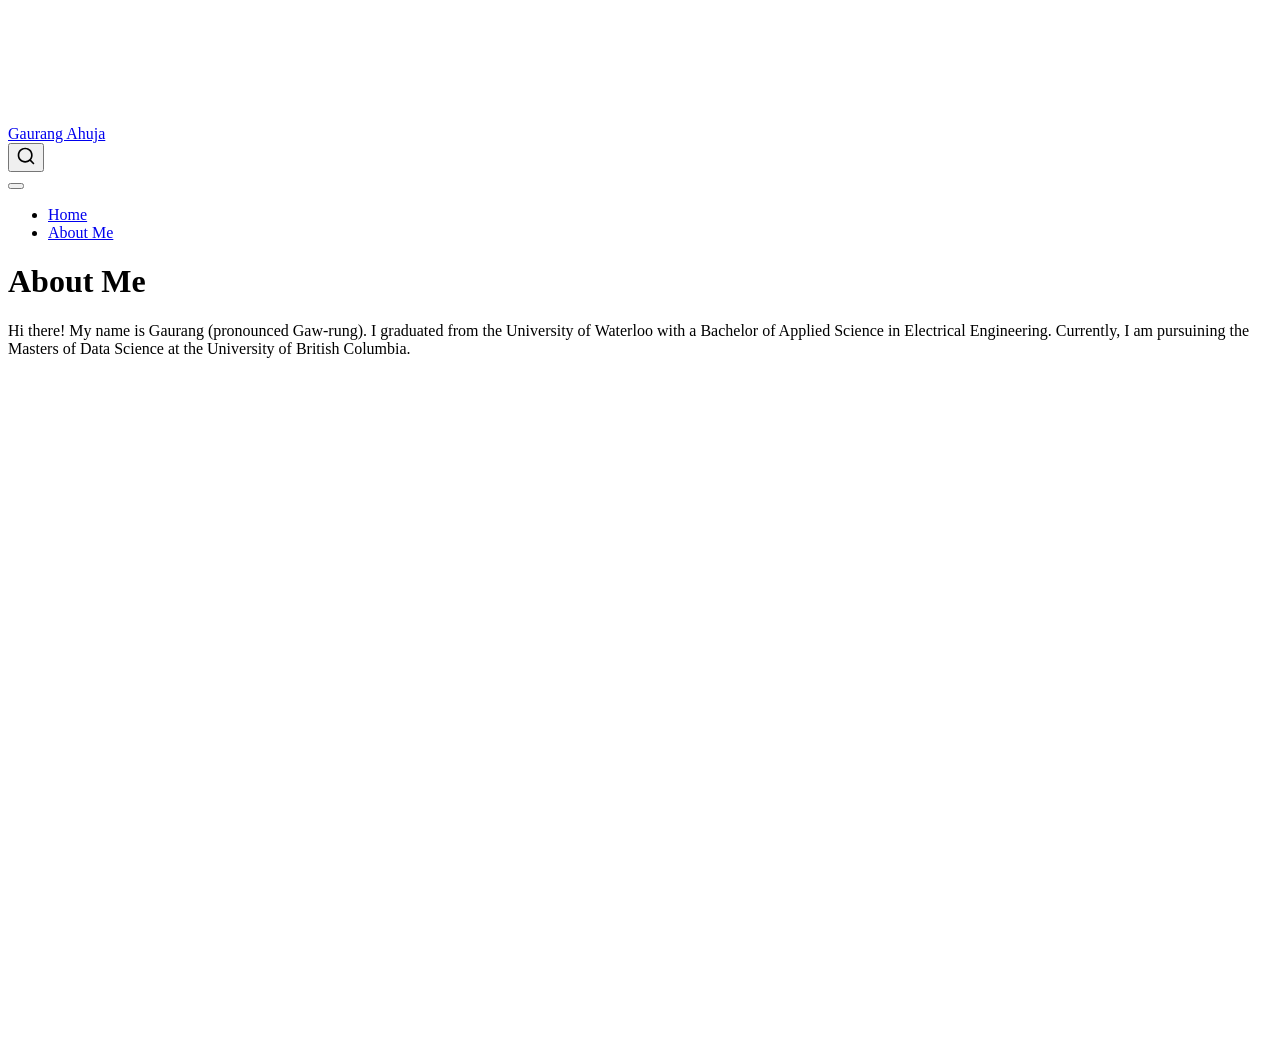
==== docs/about.html @ c4bd757b "quarto preview update" ====
<!DOCTYPE html>
<html xmlns="http://www.w3.org/1999/xhtml" lang="en" xml:lang="en"><head>

<meta charset="utf-8">
<meta name="generator" content="quarto-1.7.33">

<meta name="viewport" content="width=device-width, initial-scale=1.0, user-scalable=yes">


<title>About Me – Gaurang Ahuja</title>
<style>
code{white-space: pre-wrap;}
span.smallcaps{font-variant: small-caps;}
div.columns{display: flex; gap: min(4vw, 1.5em);}
div.column{flex: auto; overflow-x: auto;}
div.hanging-indent{margin-left: 1.5em; text-indent: -1.5em;}
ul.task-list{list-style: none;}
ul.task-list li input[type="checkbox"] {
  width: 0.8em;
  margin: 0 0.8em 0.2em -1em; /* quarto-specific, see https://github.com/quarto-dev/quarto-cli/issues/4556 */ 
  vertical-align: middle;
}
</style>


<script src="site_libs/quarto-nav/quarto-nav.js"></script>
<script src="site_libs/quarto-nav/headroom.min.js"></script>
<script src="site_libs/clipboard/clipboard.min.js"></script>
<script src="site_libs/quarto-search/autocomplete.umd.js"></script>
<script src="site_libs/quarto-search/fuse.min.js"></script>
<script src="site_libs/quarto-search/quarto-search.js"></script>
<meta name="quarto:offset" content="./">
<script src="site_libs/quarto-html/quarto.js" type="module"></script>
<script src="site_libs/quarto-html/tabsets/tabsets.js" type="module"></script>
<script src="site_libs/quarto-html/popper.min.js"></script>
<script src="site_libs/quarto-html/tippy.umd.min.js"></script>
<script src="site_libs/quarto-html/anchor.min.js"></script>
<link href="site_libs/quarto-html/tippy.css" rel="stylesheet">
<link href="site_libs/quarto-html/quarto-syntax-highlighting-ea385d0e468b0dd5ea5bf0780b1290d9.css" rel="stylesheet" id="quarto-text-highlighting-styles">
<script src="site_libs/bootstrap/bootstrap.min.js"></script>
<link href="site_libs/bootstrap/bootstrap-icons.css" rel="stylesheet">
<link href="site_libs/bootstrap/bootstrap-c1fac2584b48ed01fb6e278e36375074.min.css" rel="stylesheet" append-hash="true" id="quarto-bootstrap" data-mode="light">
<script id="quarto-search-options" type="application/json">{
  "location": "navbar",
  "copy-button": false,
  "collapse-after": 3,
  "panel-placement": "end",
  "type": "overlay",
  "limit": 50,
  "keyboard-shortcut": [
    "f",
    "/",
    "s"
  ],
  "show-item-context": false,
  "language": {
    "search-no-results-text": "No results",
    "search-matching-documents-text": "matching documents",
    "search-copy-link-title": "Copy link to search",
    "search-hide-matches-text": "Hide additional matches",
    "search-more-match-text": "more match in this document",
    "search-more-matches-text": "more matches in this document",
    "search-clear-button-title": "Clear",
    "search-text-placeholder": "",
    "search-detached-cancel-button-title": "Cancel",
    "search-submit-button-title": "Submit",
    "search-label": "Search"
  }
}</script>


<link rel="stylesheet" href="styles.css">
</head>

<body class="nav-fixed quarto-light">

<div id="quarto-search-results"></div>
  <header id="quarto-header" class="headroom fixed-top">
    <nav class="navbar navbar-expand-lg " data-bs-theme="dark">
      <div class="navbar-container container-fluid">
      <div class="navbar-brand-container mx-auto">
    <a class="navbar-brand" href="./index.html">
    <span class="navbar-title">Gaurang Ahuja</span>
    </a>
  </div>
            <div id="quarto-search" class="" title="Search"></div>
          <button class="navbar-toggler" type="button" data-bs-toggle="collapse" data-bs-target="#navbarCollapse" aria-controls="navbarCollapse" role="menu" aria-expanded="false" aria-label="Toggle navigation" onclick="if (window.quartoToggleHeadroom) { window.quartoToggleHeadroom(); }">
  <span class="navbar-toggler-icon"></span>
</button>
          <div class="collapse navbar-collapse" id="navbarCollapse">
            <ul class="navbar-nav navbar-nav-scroll me-auto">
  <li class="nav-item">
    <a class="nav-link" href="./index.html"> 
<span class="menu-text">Home</span></a>
  </li>  
  <li class="nav-item">
    <a class="nav-link active" href="./about.html" aria-current="page"> 
<span class="menu-text">About Me</span></a>
  </li>  
</ul>
          </div> <!-- /navcollapse -->
            <div class="quarto-navbar-tools">
</div>
      </div> <!-- /container-fluid -->
    </nav>
</header>
<!-- content -->
<div id="quarto-content" class="quarto-container page-columns page-rows-contents page-layout-article page-navbar">
<!-- sidebar -->
<!-- margin-sidebar -->
    <div id="quarto-margin-sidebar" class="sidebar margin-sidebar zindex-bottom">
        
    </div>
<!-- main -->
<main class="content" id="quarto-document-content">

<header id="title-block-header" class="quarto-title-block default">
<div class="quarto-title">
<h1 class="title">About Me</h1>
</div>



<div class="quarto-title-meta">

    
  
    
  </div>
  


</header>


<p>Hi there! My name is Gaurang (pronounced Gaw-rung). I graduated from the University of Waterloo with a Bachelor of Applied Science in Electrical Engineering. Currently, I am pursuining the Masters of Data Science at the University of British Columbia.</p>



</main> <!-- /main -->
<script id="quarto-html-after-body" type="application/javascript">
  window.document.addEventListener("DOMContentLoaded", function (event) {
    const icon = "";
    const anchorJS = new window.AnchorJS();
    anchorJS.options = {
      placement: 'right',
      icon: icon
    };
    anchorJS.add('.anchored');
    const isCodeAnnotation = (el) => {
      for (const clz of el.classList) {
        if (clz.startsWith('code-annotation-')) {                     
          return true;
        }
      }
      return false;
    }
    const onCopySuccess = function(e) {
      // button target
      const button = e.trigger;
      // don't keep focus
      button.blur();
      // flash "checked"
      button.classList.add('code-copy-button-checked');
      var currentTitle = button.getAttribute("title");
      button.setAttribute("title", "Copied!");
      let tooltip;
      if (window.bootstrap) {
        button.setAttribute("data-bs-toggle", "tooltip");
        button.setAttribute("data-bs-placement", "left");
        button.setAttribute("data-bs-title", "Copied!");
        tooltip = new bootstrap.Tooltip(button, 
          { trigger: "manual", 
            customClass: "code-copy-button-tooltip",
            offset: [0, -8]});
        tooltip.show();    
      }
      setTimeout(function() {
        if (tooltip) {
          tooltip.hide();
          button.removeAttribute("data-bs-title");
          button.removeAttribute("data-bs-toggle");
          button.removeAttribute("data-bs-placement");
        }
        button.setAttribute("title", currentTitle);
        button.classList.remove('code-copy-button-checked');
      }, 1000);
      // clear code selection
      e.clearSelection();
    }
    const getTextToCopy = function(trigger) {
        const codeEl = trigger.previousElementSibling.cloneNode(true);
        for (const childEl of codeEl.children) {
          if (isCodeAnnotation(childEl)) {
            childEl.remove();
          }
        }
        return codeEl.innerText;
    }
    const clipboard = new window.ClipboardJS('.code-copy-button:not([data-in-quarto-modal])', {
      text: getTextToCopy
    });
    clipboard.on('success', onCopySuccess);
    if (window.document.getElementById('quarto-embedded-source-code-modal')) {
      const clipboardModal = new window.ClipboardJS('.code-copy-button[data-in-quarto-modal]', {
        text: getTextToCopy,
        container: window.document.getElementById('quarto-embedded-source-code-modal')
      });
      clipboardModal.on('success', onCopySuccess);
    }
      var localhostRegex = new RegExp(/^(?:http|https):\/\/localhost\:?[0-9]*\//);
      var mailtoRegex = new RegExp(/^mailto:/);
        var filterRegex = new RegExp('/' + window.location.host + '/');
      var isInternal = (href) => {
          return filterRegex.test(href) || localhostRegex.test(href) || mailtoRegex.test(href);
      }
      // Inspect non-navigation links and adorn them if external
     var links = window.document.querySelectorAll('a[href]:not(.nav-link):not(.navbar-brand):not(.toc-action):not(.sidebar-link):not(.sidebar-item-toggle):not(.pagination-link):not(.no-external):not([aria-hidden]):not(.dropdown-item):not(.quarto-navigation-tool):not(.about-link)');
      for (var i=0; i<links.length; i++) {
        const link = links[i];
        if (!isInternal(link.href)) {
          // undo the damage that might have been done by quarto-nav.js in the case of
          // links that we want to consider external
          if (link.dataset.originalHref !== undefined) {
            link.href = link.dataset.originalHref;
          }
        }
      }
    function tippyHover(el, contentFn, onTriggerFn, onUntriggerFn) {
      const config = {
        allowHTML: true,
        maxWidth: 500,
        delay: 100,
        arrow: false,
        appendTo: function(el) {
            return el.parentElement;
        },
        interactive: true,
        interactiveBorder: 10,
        theme: 'quarto',
        placement: 'bottom-start',
      };
      if (contentFn) {
        config.content = contentFn;
      }
      if (onTriggerFn) {
        config.onTrigger = onTriggerFn;
      }
      if (onUntriggerFn) {
        config.onUntrigger = onUntriggerFn;
      }
      window.tippy(el, config); 
    }
    const noterefs = window.document.querySelectorAll('a[role="doc-noteref"]');
    for (var i=0; i<noterefs.length; i++) {
      const ref = noterefs[i];
      tippyHover(ref, function() {
        // use id or data attribute instead here
        let href = ref.getAttribute('data-footnote-href') || ref.getAttribute('href');
        try { href = new URL(href).hash; } catch {}
        const id = href.replace(/^#\/?/, "");
        const note = window.document.getElementById(id);
        if (note) {
          return note.innerHTML;
        } else {
          return "";
        }
      });
    }
    const xrefs = window.document.querySelectorAll('a.quarto-xref');
    const processXRef = (id, note) => {
      // Strip column container classes
      const stripColumnClz = (el) => {
        el.classList.remove("page-full", "page-columns");
        if (el.children) {
          for (const child of el.children) {
            stripColumnClz(child);
          }
        }
      }
      stripColumnClz(note)
      if (id === null || id.startsWith('sec-')) {
        // Special case sections, only their first couple elements
        const container = document.createElement("div");
        if (note.children && note.children.length > 2) {
          container.appendChild(note.children[0].cloneNode(true));
          for (let i = 1; i < note.children.length; i++) {
            const child = note.children[i];
            if (child.tagName === "P" && child.innerText === "") {
              continue;
            } else {
              container.appendChild(child.cloneNode(true));
              break;
            }
          }
          if (window.Quarto?.typesetMath) {
            window.Quarto.typesetMath(container);
          }
          return container.innerHTML
        } else {
          if (window.Quarto?.typesetMath) {
            window.Quarto.typesetMath(note);
          }
          return note.innerHTML;
        }
      } else {
        // Remove any anchor links if they are present
        const anchorLink = note.querySelector('a.anchorjs-link');
        if (anchorLink) {
          anchorLink.remove();
        }
        if (window.Quarto?.typesetMath) {
          window.Quarto.typesetMath(note);
        }
        if (note.classList.contains("callout")) {
          return note.outerHTML;
        } else {
          return note.innerHTML;
        }
      }
    }
    for (var i=0; i<xrefs.length; i++) {
      const xref = xrefs[i];
      tippyHover(xref, undefined, function(instance) {
        instance.disable();
        let url = xref.getAttribute('href');
        let hash = undefined; 
        if (url.startsWith('#')) {
          hash = url;
        } else {
          try { hash = new URL(url).hash; } catch {}
        }
        if (hash) {
          const id = hash.replace(/^#\/?/, "");
          const note = window.document.getElementById(id);
          if (note !== null) {
            try {
              const html = processXRef(id, note.cloneNode(true));
              instance.setContent(html);
            } finally {
              instance.enable();
              instance.show();
            }
          } else {
            // See if we can fetch this
            fetch(url.split('#')[0])
            .then(res => res.text())
            .then(html => {
              const parser = new DOMParser();
              const htmlDoc = parser.parseFromString(html, "text/html");
              const note = htmlDoc.getElementById(id);
              if (note !== null) {
                const html = processXRef(id, note);
                instance.setContent(html);
              } 
            }).finally(() => {
              instance.enable();
              instance.show();
            });
          }
        } else {
          // See if we can fetch a full url (with no hash to target)
          // This is a special case and we should probably do some content thinning / targeting
          fetch(url)
          .then(res => res.text())
          .then(html => {
            const parser = new DOMParser();
            const htmlDoc = parser.parseFromString(html, "text/html");
            const note = htmlDoc.querySelector('main.content');
            if (note !== null) {
              // This should only happen for chapter cross references
              // (since there is no id in the URL)
              // remove the first header
              if (note.children.length > 0 && note.children[0].tagName === "HEADER") {
                note.children[0].remove();
              }
              const html = processXRef(null, note);
              instance.setContent(html);
            } 
          }).finally(() => {
            instance.enable();
            instance.show();
          });
        }
      }, function(instance) {
      });
    }
        let selectedAnnoteEl;
        const selectorForAnnotation = ( cell, annotation) => {
          let cellAttr = 'data-code-cell="' + cell + '"';
          let lineAttr = 'data-code-annotation="' +  annotation + '"';
          const selector = 'span[' + cellAttr + '][' + lineAttr + ']';
          return selector;
        }
        const selectCodeLines = (annoteEl) => {
          const doc = window.document;
          const targetCell = annoteEl.getAttribute("data-target-cell");
          const targetAnnotation = annoteEl.getAttribute("data-target-annotation");
          const annoteSpan = window.document.querySelector(selectorForAnnotation(targetCell, targetAnnotation));
          const lines = annoteSpan.getAttribute("data-code-lines").split(",");
          const lineIds = lines.map((line) => {
            return targetCell + "-" + line;
          })
          let top = null;
          let height = null;
          let parent = null;
          if (lineIds.length > 0) {
              //compute the position of the single el (top and bottom and make a div)
              const el = window.document.getElementById(lineIds[0]);
              top = el.offsetTop;
              height = el.offsetHeight;
              parent = el.parentElement.parentElement;
            if (lineIds.length > 1) {
              const lastEl = window.document.getElementById(lineIds[lineIds.length - 1]);
              const bottom = lastEl.offsetTop + lastEl.offsetHeight;
              height = bottom - top;
            }
            if (top !== null && height !== null && parent !== null) {
              // cook up a div (if necessary) and position it 
              let div = window.document.getElementById("code-annotation-line-highlight");
              if (div === null) {
                div = window.document.createElement("div");
                div.setAttribute("id", "code-annotation-line-highlight");
                div.style.position = 'absolute';
                parent.appendChild(div);
              }
              div.style.top = top - 2 + "px";
              div.style.height = height + 4 + "px";
              div.style.left = 0;
              let gutterDiv = window.document.getElementById("code-annotation-line-highlight-gutter");
              if (gutterDiv === null) {
                gutterDiv = window.document.createElement("div");
                gutterDiv.setAttribute("id", "code-annotation-line-highlight-gutter");
                gutterDiv.style.position = 'absolute';
                const codeCell = window.document.getElementById(targetCell);
                const gutter = codeCell.querySelector('.code-annotation-gutter');
                gutter.appendChild(gutterDiv);
              }
              gutterDiv.style.top = top - 2 + "px";
              gutterDiv.style.height = height + 4 + "px";
            }
            selectedAnnoteEl = annoteEl;
          }
        };
        const unselectCodeLines = () => {
          const elementsIds = ["code-annotation-line-highlight", "code-annotation-line-highlight-gutter"];
          elementsIds.forEach((elId) => {
            const div = window.document.getElementById(elId);
            if (div) {
              div.remove();
            }
          });
          selectedAnnoteEl = undefined;
        };
          // Handle positioning of the toggle
      window.addEventListener(
        "resize",
        throttle(() => {
          elRect = undefined;
          if (selectedAnnoteEl) {
            selectCodeLines(selectedAnnoteEl);
          }
        }, 10)
      );
      function throttle(fn, ms) {
      let throttle = false;
      let timer;
        return (...args) => {
          if(!throttle) { // first call gets through
              fn.apply(this, args);
              throttle = true;
          } else { // all the others get throttled
              if(timer) clearTimeout(timer); // cancel #2
              timer = setTimeout(() => {
                fn.apply(this, args);
                timer = throttle = false;
              }, ms);
          }
        };
      }
        // Attach click handler to the DT
        const annoteDls = window.document.querySelectorAll('dt[data-target-cell]');
        for (const annoteDlNode of annoteDls) {
          annoteDlNode.addEventListener('click', (event) => {
            const clickedEl = event.target;
            if (clickedEl !== selectedAnnoteEl) {
              unselectCodeLines();
              const activeEl = window.document.querySelector('dt[data-target-cell].code-annotation-active');
              if (activeEl) {
                activeEl.classList.remove('code-annotation-active');
              }
              selectCodeLines(clickedEl);
              clickedEl.classList.add('code-annotation-active');
            } else {
              // Unselect the line
              unselectCodeLines();
              clickedEl.classList.remove('code-annotation-active');
            }
          });
        }
    const findCites = (el) => {
      const parentEl = el.parentElement;
      if (parentEl) {
        const cites = parentEl.dataset.cites;
        if (cites) {
          return {
            el,
            cites: cites.split(' ')
          };
        } else {
          return findCites(el.parentElement)
        }
      } else {
        return undefined;
      }
    };
    var bibliorefs = window.document.querySelectorAll('a[role="doc-biblioref"]');
    for (var i=0; i<bibliorefs.length; i++) {
      const ref = bibliorefs[i];
      const citeInfo = findCites(ref);
      if (citeInfo) {
        tippyHover(citeInfo.el, function() {
          var popup = window.document.createElement('div');
          citeInfo.cites.forEach(function(cite) {
            var citeDiv = window.document.createElement('div');
            citeDiv.classList.add('hanging-indent');
            citeDiv.classList.add('csl-entry');
            var biblioDiv = window.document.getElementById('ref-' + cite);
            if (biblioDiv) {
              citeDiv.innerHTML = biblioDiv.innerHTML;
            }
            popup.appendChild(citeDiv);
          });
          return popup.innerHTML;
        });
      }
    }
  });
  </script>
</div> <!-- /content -->




</body></html>
---- docs/site_libs/quarto-html/tippy.css ----
.tippy-box[data-animation=fade][data-state=hidden]{opacity:0}[data-tippy-root]{max-width:calc(100vw - 10px)}.tippy-box{position:relative;background-color:#333;color:#fff;border-radius:4px;font-size:14px;line-height:1.4;white-space:normal;outline:0;transition-property:transform,visibility,opacity}.tippy-box[data-placement^=top]>.tippy-arrow{bottom:0}.tippy-box[data-placement^=top]>.tippy-arrow:before{bottom:-7px;left:0;border-width:8px 8px 0;border-top-color:initial;transform-origin:center top}.tippy-box[data-placement^=bottom]>.tippy-arrow{top:0}.tippy-box[data-placement^=bottom]>.tippy-arrow:before{top:-7px;left:0;border-width:0 8px 8px;border-bottom-color:initial;transform-origin:center bottom}.tippy-box[data-placement^=left]>.tippy-arrow{right:0}.tippy-box[data-placement^=left]>.tippy-arrow:before{border-width:8px 0 8px 8px;border-left-color:initial;right:-7px;transform-origin:center left}.tippy-box[data-placement^=right]>.tippy-arrow{left:0}.tippy-box[data-placement^=right]>.tippy-arrow:before{left:-7px;border-width:8px 8px 8px 0;border-right-color:initial;transform-origin:center right}.tippy-box[data-inertia][data-state=visible]{transition-timing-function:cubic-bezier(.54,1.5,.38,1.11)}.tippy-arrow{width:16px;height:16px;color:#333}.tippy-arrow:before{content:"";position:absolute;border-color:transparent;border-style:solid}.tippy-content{position:relative;padding:5px 9px;z-index:1}
---- docs/site_libs/quarto-html/quarto-syntax-highlighting-ea385d0e468b0dd5ea5bf0780b1290d9.css ----
/* quarto syntax highlight colors */
:root {
  --quarto-hl-ot-color: #003B4F;
  --quarto-hl-at-color: #657422;
  --quarto-hl-ss-color: #20794D;
  --quarto-hl-an-color: #5E5E5E;
  --quarto-hl-fu-color: #4758AB;
  --quarto-hl-st-color: #20794D;
  --quarto-hl-cf-color: #003B4F;
  --quarto-hl-op-color: #5E5E5E;
  --quarto-hl-er-color: #AD0000;
  --quarto-hl-bn-color: #AD0000;
  --quarto-hl-al-color: #AD0000;
  --quarto-hl-va-color: #111111;
  --quarto-hl-bu-color: inherit;
  --quarto-hl-ex-color: inherit;
  --quarto-hl-pp-color: #AD0000;
  --quarto-hl-in-color: #5E5E5E;
  --quarto-hl-vs-color: #20794D;
  --quarto-hl-wa-color: #5E5E5E;
  --quarto-hl-do-color: #5E5E5E;
  --quarto-hl-im-color: #00769E;
  --quarto-hl-ch-color: #20794D;
  --quarto-hl-dt-color: #AD0000;
  --quarto-hl-fl-color: #AD0000;
  --quarto-hl-co-color: #5E5E5E;
  --quarto-hl-cv-color: #5E5E5E;
  --quarto-hl-cn-color: #8f5902;
  --quarto-hl-sc-color: #5E5E5E;
  --quarto-hl-dv-color: #AD0000;
  --quarto-hl-kw-color: #003B4F;
}

/* other quarto variables */
:root {
  --quarto-font-monospace: SFMono-Regular, Menlo, Monaco, Consolas, "Liberation Mono", "Courier New", monospace;
}

/* syntax highlight based on Pandoc's rules */
pre > code.sourceCode > span {
  color: #003B4F;
}

code.sourceCode > span {
  color: #003B4F;
}

div.sourceCode,
div.sourceCode pre.sourceCode {
  color: #003B4F;
}

/* Normal */
code span {
  color: #003B4F;
}

/* Alert */
code span.al {
  color: #AD0000;
  font-style: inherit;
}

/* Annotation */
code span.an {
  color: #5E5E5E;
  font-style: inherit;
}

/* Attribute */
code span.at {
  color: #657422;
  font-style: inherit;
}

/* BaseN */
code span.bn {
  color: #AD0000;
  font-style: inherit;
}

/* BuiltIn */
code span.bu {
  font-style: inherit;
}

/* ControlFlow */
code span.cf {
  color: #003B4F;
  font-weight: bold;
  font-style: inherit;
}

/* Char */
code span.ch {
  color: #20794D;
  font-style: inherit;
}

/* Constant */
code span.cn {
  color: #8f5902;
  font-style: inherit;
}

/* Comment */
code span.co {
  color: #5E5E5E;
  font-style: inherit;
}

/* CommentVar */
code span.cv {
  color: #5E5E5E;
  font-style: italic;
}

/* Documentation */
code span.do {
  color: #5E5E5E;
  font-style: italic;
}

/* DataType */
code span.dt {
  color: #AD0000;
  font-style: inherit;
}

/* DecVal */
code span.dv {
  color: #AD0000;
  font-style: inherit;
}

/* Error */
code span.er {
  color: #AD0000;
  font-style: inherit;
}

/* Extension */
code span.ex {
  font-style: inherit;
}

/* Float */
code span.fl {
  color: #AD0000;
  font-style: inherit;
}

/* Function */
code span.fu {
  color: #4758AB;
  font-style: inherit;
}

/* Import */
code span.im {
  color: #00769E;
  font-style: inherit;
}

/* Information */
code span.in {
  color: #5E5E5E;
  font-style: inherit;
}

/* Keyword */
code span.kw {
  color: #003B4F;
  font-weight: bold;
  font-style: inherit;
}

/* Operator */
code span.op {
  color: #5E5E5E;
  font-style: inherit;
}

/* Other */
code span.ot {
  color: #003B4F;
  font-style: inherit;
}

/* Preprocessor */
code span.pp {
  color: #AD0000;
  font-style: inherit;
}

/* SpecialChar */
code span.sc {
  color: #5E5E5E;
  font-style: inherit;
}

/* SpecialString */
code span.ss {
  color: #20794D;
  font-style: inherit;
}

/* String */
code span.st {
  color: #20794D;
  font-style: inherit;
}

/* Variable */
code span.va {
  color: #111111;
  font-style: inherit;
}

/* VerbatimString */
code span.vs {
  color: #20794D;
  font-style: inherit;
}

/* Warning */
code span.wa {
  color: #5E5E5E;
  font-style: italic;
}

.prevent-inlining {
  content: "</";
}

/*# sourceMappingURL=538754cbb4183396a2435bcb80637e05.css.map */
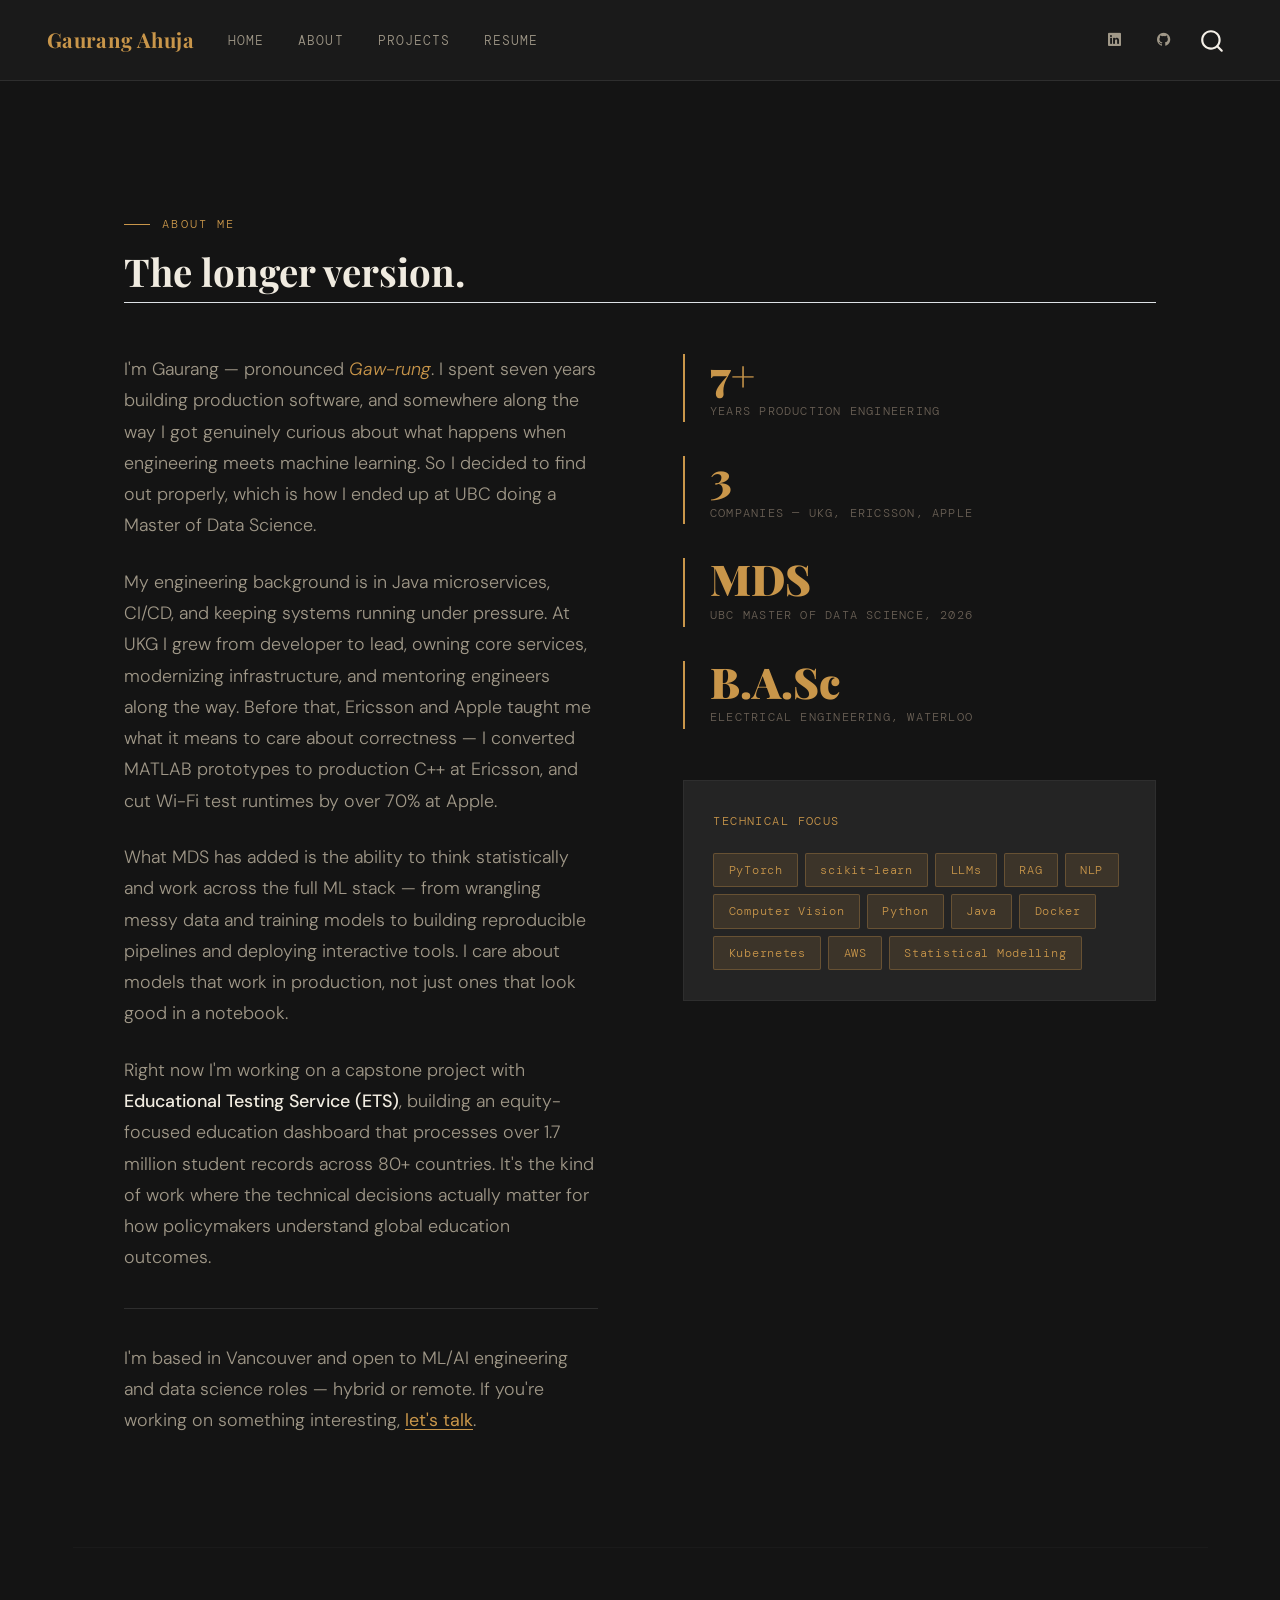
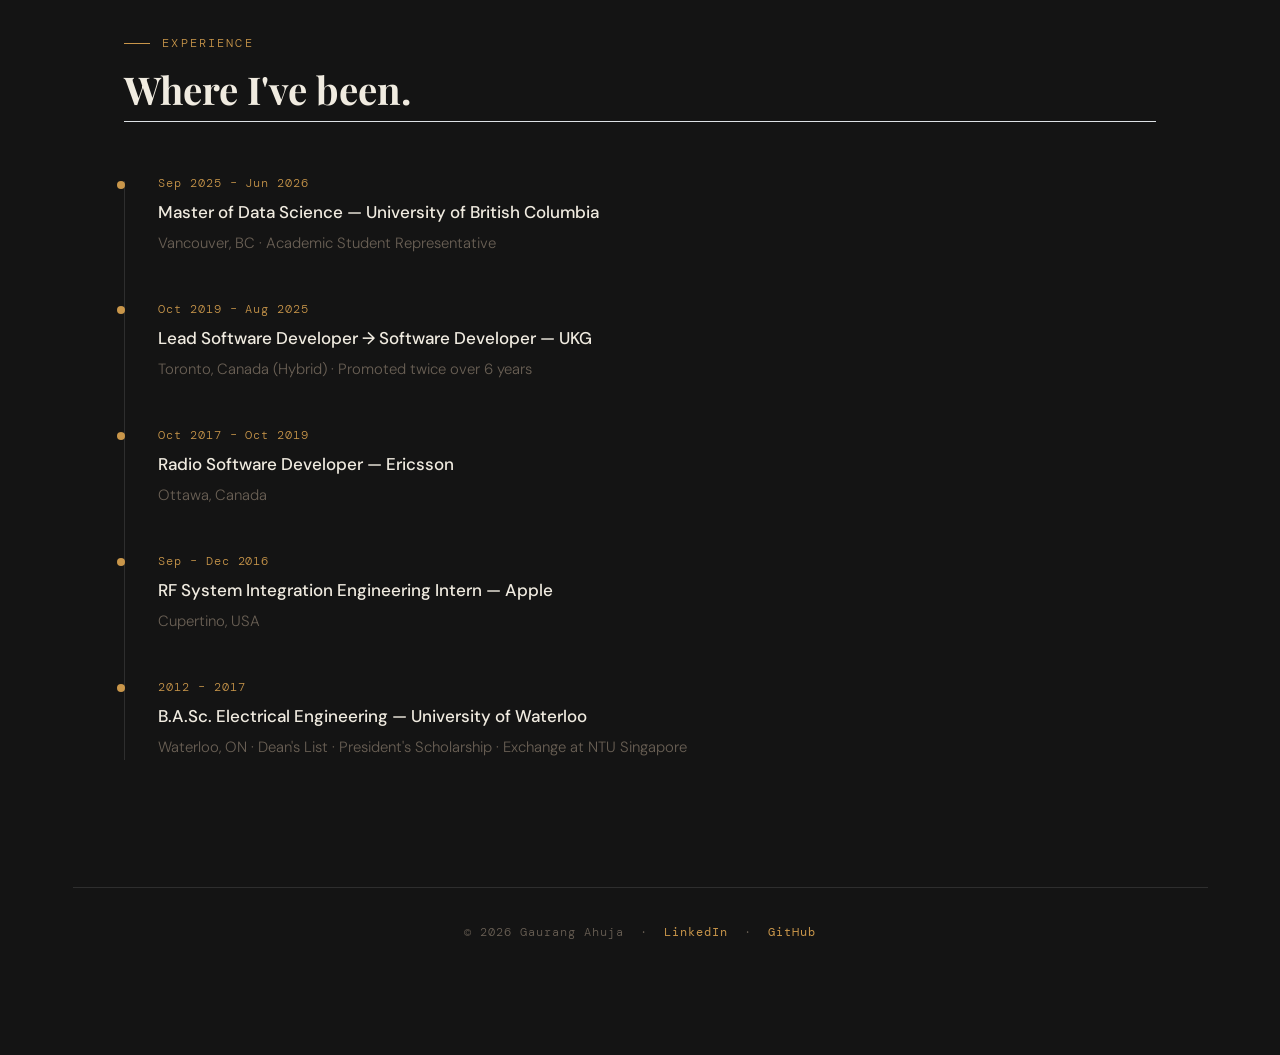
==== commit e086668b: "add new pages" ====
--- a/docs/about.html
+++ b/docs/about.html
@@ -7,7 +7,7 @@
 <meta name="viewport" content="width=device-width, initial-scale=1.0, user-scalable=yes">
 
 
-<title>About Me – Gaurang Ahuja</title>
+<title>About – Gaurang Ahuja</title>
 <style>
 code{white-space: pre-wrap;}
 span.smallcaps{font-variant: small-caps;}
@@ -30,6 +30,7 @@
 <script src="site_libs/quarto-search/fuse.min.js"></script>
 <script src="site_libs/quarto-search/quarto-search.js"></script>
 <meta name="quarto:offset" content="./">
+<link href="./favicon.ico" rel="icon">
 <script src="site_libs/quarto-html/quarto.js" type="module"></script>
 <script src="site_libs/quarto-html/tabsets/tabsets.js" type="module"></script>
 <script src="site_libs/quarto-html/popper.min.js"></script>
@@ -39,7 +40,7 @@
 <link href="site_libs/quarto-html/quarto-syntax-highlighting-ea385d0e468b0dd5ea5bf0780b1290d9.css" rel="stylesheet" id="quarto-text-highlighting-styles">
 <script src="site_libs/bootstrap/bootstrap.min.js"></script>
 <link href="site_libs/bootstrap/bootstrap-icons.css" rel="stylesheet">
-<link href="site_libs/bootstrap/bootstrap-c1fac2584b48ed01fb6e278e36375074.min.css" rel="stylesheet" append-hash="true" id="quarto-bootstrap" data-mode="light">
+<link href="site_libs/bootstrap/bootstrap-eea9c0ecd2c1f2538b0f4be70d340a17.min.css" rel="stylesheet" append-hash="true" id="quarto-bootstrap" data-mode="light">
 <script id="quarto-search-options" type="application/json">{
   "location": "navbar",
   "copy-button": false,
@@ -95,7 +96,27 @@
   </li>  
   <li class="nav-item">
     <a class="nav-link active" href="./about.html" aria-current="page"> 
-<span class="menu-text">About Me</span></a>
+<span class="menu-text">About</span></a>
+  </li>  
+  <li class="nav-item">
+    <a class="nav-link" href="./projects.html"> 
+<span class="menu-text">Projects</span></a>
+  </li>  
+  <li class="nav-item">
+    <a class="nav-link" href="./resume.html"> 
+<span class="menu-text">Resume</span></a>
+  </li>  
+</ul>
+            <ul class="navbar-nav navbar-nav-scroll ms-auto">
+  <li class="nav-item compact">
+    <a class="nav-link" href="https://www.linkedin.com/in/gaurang-ahuja/"> <i class="bi bi-linkedin" role="img" aria-label="LinkedIn">
+</i> 
+<span class="menu-text"></span></a>
+  </li>  
+  <li class="nav-item compact">
+    <a class="nav-link" href="https://github.com/gaurang23"> <i class="bi bi-github" role="img" aria-label="GitHub">
+</i> 
+<span class="menu-text"></span></a>
   </li>  
 </ul>
           </div> <!-- /navcollapse -->
@@ -105,23 +126,21 @@
     </nav>
 </header>
 <!-- content -->
-<div id="quarto-content" class="quarto-container page-columns page-rows-contents page-layout-article page-navbar">
+<div id="quarto-content" class="quarto-container page-columns page-rows-contents page-layout-full page-navbar">
 <!-- sidebar -->
 <!-- margin-sidebar -->
-    <div id="quarto-margin-sidebar" class="sidebar margin-sidebar zindex-bottom">
-        
-    </div>
+    
 <!-- main -->
-<main class="content" id="quarto-document-content">
+<main class="content column-page" id="quarto-document-content">
 
 <header id="title-block-header" class="quarto-title-block default">
 <div class="quarto-title">
-<h1 class="title">About Me</h1>
+<h1 class="title">About</h1>
 </div>
 
 
 
-<div class="quarto-title-meta">
+<div class="quarto-title-meta column-page">
 
     
   
@@ -133,7 +152,135 @@
 </header>
 
 
-<p>Hi there! My name is Gaurang (pronounced Gaw-rung). I graduated from the University of Waterloo with a Bachelor of Applied Science in Electrical Engineering. Currently, I am pursuining the Masters of Data Science at the University of British Columbia.</p>
+<section class="section" style="padding-top: 6rem;">
+  <div class="section-label">About Me</div>
+  <h2 class="anchored">The longer version.</h2>
+
+  <div class="about-grid">
+    <div class="about-text">
+      <p>
+        I'm Gaurang — pronounced <em style="color: var(--accent);">Gaw-rung</em>. 
+        I spent seven years building production software, and somewhere along the way 
+        I got genuinely curious about what happens when engineering meets machine learning. 
+        So I decided to find out properly, which is how I ended up at UBC doing a Master of Data Science.
+      </p>
+      <p>
+        My engineering background is in Java microservices, CI/CD, and keeping systems running 
+        under pressure. At UKG I grew from developer to lead, owning core services, 
+        modernizing infrastructure, and mentoring engineers along the way. 
+        Before that, Ericsson and Apple taught me what it means to care about 
+        correctness — I converted MATLAB prototypes to production C++ at Ericsson, 
+        and cut Wi-Fi test runtimes by over 70% at Apple.
+      </p>
+      <p>
+        What MDS has added is the ability to think statistically and work across the 
+        full ML stack — from wrangling messy data and training models to 
+        building reproducible pipelines and deploying interactive tools. 
+        I care about models that work in production, not just ones that 
+        look good in a notebook.
+      </p>
+      <p>
+        Right now I'm working on a capstone project with 
+        <strong>Educational Testing Service (ETS)</strong>, building an equity-focused 
+        education dashboard that processes over 1.7 million student records across 
+        80+ countries. It's the kind of work where the technical decisions 
+        actually matter for how policymakers understand global education outcomes.
+      </p>
+      <p style="color: var(--text-secondary); margin-top: 2rem; padding-top: 2rem; border-top: 1px solid var(--border);">
+        I'm based in Vancouver and open to ML/AI engineering and data science roles — 
+        hybrid or remote. If you're working on something interesting, 
+        <a href="https://www.linkedin.com/in/gaurang-ahuja/" style="color: var(--accent);">let's talk</a>.
+      </p>
+    </div>
+
+    <div>
+      <div class="about-stats" style="margin-bottom: 3rem;">
+        <div class="stat-item">
+          <div class="stat-number">7+</div>
+          <div class="stat-label">Years Production Engineering</div>
+        </div>
+        <div class="stat-item">
+          <div class="stat-number">3</div>
+          <div class="stat-label">Companies — UKG, Ericsson, Apple</div>
+        </div>
+        <div class="stat-item">
+          <div class="stat-number">MDS</div>
+          <div class="stat-label">UBC Master of Data Science, 2026</div>
+        </div>
+        <div class="stat-item">
+          <div class="stat-number">B.A.Sc</div>
+          <div class="stat-label">Electrical Engineering, Waterloo</div>
+        </div>
+      </div>
+
+      <div style="border: 1px solid var(--border); padding: 1.75rem; background: var(--bg-card);">
+        <div style="font-family: 'DM Mono', monospace; font-size: 0.7rem; letter-spacing: 0.12em; text-transform: uppercase; color: var(--accent); margin-bottom: 1.25rem;">Technical Focus</div>
+        <div style="display: flex; flex-wrap: wrap; gap: 0.4rem;">
+          <span class="tag">PyTorch</span>
+          <span class="tag">scikit-learn</span>
+          <span class="tag">LLMs</span>
+          <span class="tag">RAG</span>
+          <span class="tag">NLP</span>
+          <span class="tag">Computer Vision</span>
+          <span class="tag">Python</span>
+          <span class="tag">Java</span>
+          <span class="tag">Docker</span>
+          <span class="tag">Kubernetes</span>
+          <span class="tag">AWS</span>
+          <span class="tag">Statistical Modelling</span>
+        </div>
+      </div>
+    </div>
+  </div>
+</section>
+
+<hr class="section-divider">
+
+<section class="section">
+  <div class="section-label">Experience</div>
+  <h2 class="anchored">Where I've been.</h2>
+  <div class="timeline">
+
+    <div class="timeline-item">
+      <div class="timeline-date">Sep 2025 – Jun 2026</div>
+      <div class="timeline-title">Master of Data Science — University of British Columbia</div>
+      <div class="timeline-sub">Vancouver, BC · Academic Student Representative</div>
+    </div>
+
+    <div class="timeline-item">
+      <div class="timeline-date">Oct 2019 – Aug 2025</div>
+      <div class="timeline-title">Lead Software Developer → Software Developer — UKG</div>
+      <div class="timeline-sub">Toronto, Canada (Hybrid) · Promoted twice over 6 years</div>
+    </div>
+
+    <div class="timeline-item">
+      <div class="timeline-date">Oct 2017 – Oct 2019</div>
+      <div class="timeline-title">Radio Software Developer — Ericsson</div>
+      <div class="timeline-sub">Ottawa, Canada</div>
+    </div>
+
+    <div class="timeline-item">
+      <div class="timeline-date">Sep – Dec 2016</div>
+      <div class="timeline-title">RF System Integration Engineering Intern — Apple</div>
+      <div class="timeline-sub">Cupertino, USA</div>
+    </div>
+
+    <div class="timeline-item">
+      <div class="timeline-date">2012 – 2017</div>
+      <div class="timeline-title">B.A.Sc. Electrical Engineering — University of Waterloo</div>
+      <div class="timeline-sub">Waterloo, ON · Dean's List · President's Scholarship · Exchange at NTU Singapore</div>
+    </div>
+
+  </div>
+</section>
+
+<footer class="site-footer">
+  <span>© 2026 Gaurang Ahuja</span>
+  &nbsp;·&nbsp;
+  <a href="https://www.linkedin.com/in/gaurang-ahuja/" style="color: var(--accent); text-decoration: none;">LinkedIn</a>
+  &nbsp;·&nbsp;
+  <a href="https://github.com/gaurang23" style="color: var(--accent); text-decoration: none;">GitHub</a>
+</footer>
 
 
 
--- a/docs/styles.css
+++ b/docs/styles.css
@@ -0,0 +1,527 @@
+/* ============================================
+   GAURANG AHUJA — PORTFOLIO
+   Dark editorial aesthetic
+   Charcoal + Warm Amber accent
+   ============================================ */
+
+@import url('https://fonts.googleapis.com/css2?family=Playfair+Display:wght@400;700;900&family=DM+Mono:wght@300;400;500&family=DM+Sans:wght@300;400;500&display=swap');
+
+:root {
+  --bg-primary: #141414;
+  --bg-secondary: #1e1e1e;
+  --bg-card: #242424;
+  --accent: #c9964a;
+  --accent-light: #e8b96a;
+  --accent-dim: rgba(201, 150, 74, 0.15);
+  --text-primary: #f0ebe0;
+  --text-secondary: #a09888;
+  --text-muted: #6a6055;
+  --border: #2e2e2e;
+  --border-accent: rgba(201, 150, 74, 0.3);
+}
+
+/* ── Base ── */
+body {
+  background-color: var(--bg-primary) !important;
+  color: var(--text-primary) !important;
+  font-family: 'DM Sans', sans-serif !important;
+  font-weight: 300;
+  line-height: 1.75;
+}
+
+/* ── Navbar ── */
+.navbar {
+  background-color: #1a1a1a !important;
+  border-bottom: 1px solid var(--border) !important;
+  padding: 1rem 2rem !important;
+}
+
+.navbar-brand {
+  font-family: 'Playfair Display', serif !important;
+  font-weight: 700 !important;
+  font-size: 1.2rem !important;
+  color: var(--accent) !important;
+  letter-spacing: 0.02em;
+}
+
+.navbar-nav .nav-link {
+  color: var(--text-secondary) !important;
+  font-family: 'DM Mono', monospace !important;
+  font-size: 0.78rem !important;
+  letter-spacing: 0.08em !important;
+  text-transform: uppercase !important;
+  transition: color 0.2s ease !important;
+  padding: 0.5rem 1rem !important;
+}
+
+.navbar-nav .nav-link:hover {
+  color: var(--accent) !important;
+}
+
+/* ── Main content area ── */
+#quarto-content {
+  background-color: var(--bg-primary) !important;
+}
+
+main {
+  background-color: var(--bg-primary) !important;
+}
+
+.page-layout-full {
+  background-color: var(--bg-primary) !important;
+}
+
+/* ── Hero Section ── */
+.hero {
+  min-height: 92vh;
+  display: flex;
+  align-items: center;
+  padding: 6rem 2rem;
+  max-width: 1100px;
+  margin: 0 auto;
+  gap: 5rem;
+}
+
+.hero-text {
+  flex: 1;
+}
+
+.hero-eyebrow {
+  font-family: 'DM Mono', monospace;
+  font-size: 0.72rem;
+  letter-spacing: 0.18em;
+  text-transform: uppercase;
+  color: var(--accent);
+  margin-bottom: 1.5rem;
+  display: flex;
+  align-items: center;
+  gap: 0.75rem;
+}
+
+.hero-eyebrow::before {
+  content: '';
+  display: inline-block;
+  width: 2rem;
+  height: 1px;
+  background: var(--accent);
+}
+
+.hero h1 {
+  font-family: 'Playfair Display', serif !important;
+  font-size: clamp(3rem, 6vw, 5.5rem) !important;
+  font-weight: 900 !important;
+  line-height: 1.05 !important;
+  color: var(--text-primary) !important;
+  margin: 0 0 1.5rem 0 !important;
+  letter-spacing: -0.02em;
+}
+
+.hero h1 span {
+  color: var(--accent);
+}
+
+.hero-subtitle {
+  font-family: 'DM Sans', sans-serif;
+  font-size: 1.1rem;
+  color: var(--text-secondary);
+  max-width: 520px;
+  line-height: 1.8;
+  margin-bottom: 2.5rem;
+}
+
+.hero-tags {
+  display: flex;
+  flex-wrap: wrap;
+  gap: 0.5rem;
+  margin-bottom: 3rem;
+}
+
+.tag {
+  font-family: 'DM Mono', monospace;
+  font-size: 0.7rem;
+  letter-spacing: 0.06em;
+  padding: 0.35rem 0.85rem;
+  border: 1px solid var(--border-accent);
+  color: var(--accent);
+  background: var(--accent-dim);
+  border-radius: 2px;
+}
+
+.hero-cta {
+  display: flex;
+  gap: 1rem;
+  flex-wrap: wrap;
+}
+
+.btn-primary-custom {
+  font-family: 'DM Mono', monospace;
+  font-size: 0.75rem;
+  letter-spacing: 0.1em;
+  text-transform: uppercase;
+  padding: 0.85rem 2rem;
+  background: var(--accent);
+  color: #141414;
+  border: none;
+  text-decoration: none !important;
+  font-weight: 500;
+  transition: background 0.2s ease, transform 0.2s ease;
+  display: inline-block;
+}
+
+.btn-primary-custom:hover {
+  background: var(--accent-light);
+  transform: translateY(-1px);
+  color: #141414;
+}
+
+.btn-secondary-custom {
+  font-family: 'DM Mono', monospace;
+  font-size: 0.75rem;
+  letter-spacing: 0.1em;
+  text-transform: uppercase;
+  padding: 0.85rem 2rem;
+  background: transparent;
+  color: var(--text-secondary);
+  border: 1px solid var(--border);
+  text-decoration: none !important;
+  transition: border-color 0.2s ease, color 0.2s ease;
+  display: inline-block;
+}
+
+.btn-secondary-custom:hover {
+  border-color: var(--accent);
+  color: var(--accent);
+}
+
+.hero-image {
+  flex-shrink: 0;
+  position: relative;
+}
+
+.hero-image img {
+  width: 280px;
+  height: 280px;
+  object-fit: cover;
+  border-radius: 2px;
+  filter: grayscale(20%);
+  border: 1px solid var(--border);
+}
+
+.hero-image::before {
+  content: '';
+  position: absolute;
+  top: 12px;
+  left: 12px;
+  right: -12px;
+  bottom: -12px;
+  border: 1px solid var(--border-accent);
+  border-radius: 2px;
+  z-index: -1;
+}
+
+/* ── Section layouts ── */
+.section {
+  max-width: 1100px;
+  margin: 0 auto;
+  padding: 5rem 2rem;
+}
+
+.section-label {
+  font-family: 'DM Mono', monospace;
+  font-size: 0.7rem;
+  letter-spacing: 0.18em;
+  text-transform: uppercase;
+  color: var(--accent);
+  margin-bottom: 0.75rem;
+  display: flex;
+  align-items: center;
+  gap: 0.75rem;
+}
+
+.section-label::before {
+  content: '';
+  display: inline-block;
+  width: 1.5rem;
+  height: 1px;
+  background: var(--accent);
+}
+
+.section h2 {
+  font-family: 'Playfair Display', serif !important;
+  font-size: clamp(1.8rem, 3vw, 2.8rem) !important;
+  font-weight: 700 !important;
+  color: var(--text-primary) !important;
+  margin: 0 0 3rem 0 !important;
+  line-height: 1.2 !important;
+}
+
+/* ── Divider ── */
+.section-divider {
+  border: none;
+  border-top: 1px solid var(--border);
+  margin: 0;
+}
+
+/* ── About page ── */
+.about-grid {
+  display: grid;
+  grid-template-columns: 1fr 1fr;
+  gap: 5rem;
+  align-items: start;
+}
+
+.about-text p {
+  color: var(--text-secondary);
+  font-size: 1.05rem;
+  margin-bottom: 1.5rem;
+}
+
+.about-text p strong {
+  color: var(--text-primary);
+  font-weight: 500;
+}
+
+.about-stats {
+  display: flex;
+  flex-direction: column;
+  gap: 2rem;
+}
+
+.stat-item {
+  border-left: 2px solid var(--accent);
+  padding-left: 1.5rem;
+}
+
+.stat-number {
+  font-family: 'Playfair Display', serif;
+  font-size: 2.5rem;
+  font-weight: 900;
+  color: var(--accent);
+  line-height: 1;
+  margin-bottom: 0.25rem;
+}
+
+.stat-label {
+  font-family: 'DM Mono', monospace;
+  font-size: 0.72rem;
+  letter-spacing: 0.1em;
+  text-transform: uppercase;
+  color: var(--text-muted);
+}
+
+/* ── Timeline ── */
+.timeline {
+  position: relative;
+  padding-left: 2rem;
+}
+
+.timeline::before {
+  content: '';
+  position: absolute;
+  left: 0;
+  top: 0.5rem;
+  bottom: 0;
+  width: 1px;
+  background: var(--border);
+}
+
+.timeline-item {
+  position: relative;
+  margin-bottom: 2.5rem;
+}
+
+.timeline-item::before {
+  content: '';
+  position: absolute;
+  left: -2.4rem;
+  top: 0.45rem;
+  width: 8px;
+  height: 8px;
+  background: var(--accent);
+  border-radius: 50%;
+}
+
+.timeline-date {
+  font-family: 'DM Mono', monospace;
+  font-size: 0.7rem;
+  letter-spacing: 0.08em;
+  color: var(--accent);
+  margin-bottom: 0.25rem;
+}
+
+.timeline-title {
+  font-size: 1rem;
+  font-weight: 500;
+  color: var(--text-primary);
+  margin-bottom: 0.15rem;
+}
+
+.timeline-sub {
+  font-size: 0.875rem;
+  color: var(--text-muted);
+}
+
+/* ── Project cards ── */
+.projects-grid {
+  display: grid;
+  grid-template-columns: repeat(auto-fill, minmax(320px, 1fr));
+  gap: 1.5rem;
+}
+
+.project-card {
+  background: var(--bg-card);
+  border: 1px solid var(--border);
+  padding: 2rem;
+  transition: border-color 0.2s ease, transform 0.2s ease;
+  position: relative;
+  overflow: hidden;
+}
+
+.project-card::before {
+  content: '';
+  position: absolute;
+  top: 0;
+  left: 0;
+  right: 0;
+  height: 2px;
+  background: var(--accent);
+  transform: scaleX(0);
+  transform-origin: left;
+  transition: transform 0.3s ease;
+}
+
+.project-card:hover {
+  border-color: var(--border-accent);
+  transform: translateY(-3px);
+}
+
+.project-card:hover::before {
+  transform: scaleX(1);
+}
+
+.project-badge {
+  font-family: 'DM Mono', monospace;
+  font-size: 0.65rem;
+  letter-spacing: 0.12em;
+  text-transform: uppercase;
+  color: var(--accent);
+  margin-bottom: 1rem;
+}
+
+.project-title {
+  font-family: 'Playfair Display', serif;
+  font-size: 1.2rem;
+  font-weight: 700;
+  color: var(--text-primary);
+  margin-bottom: 0.75rem;
+  line-height: 1.3;
+}
+
+.project-desc {
+  font-size: 0.9rem;
+  color: var(--text-secondary);
+  line-height: 1.7;
+  margin-bottom: 1.5rem;
+}
+
+.project-stack {
+  display: flex;
+  flex-wrap: wrap;
+  gap: 0.4rem;
+  margin-bottom: 1.5rem;
+}
+
+.stack-tag {
+  font-family: 'DM Mono', monospace;
+  font-size: 0.65rem;
+  letter-spacing: 0.05em;
+  padding: 0.2rem 0.6rem;
+  background: var(--bg-secondary);
+  color: var(--text-muted);
+  border: 1px solid var(--border);
+}
+
+.project-links {
+  display: flex;
+  gap: 1rem;
+}
+
+.project-link {
+  font-family: 'DM Mono', monospace;
+  font-size: 0.7rem;
+  letter-spacing: 0.08em;
+  text-transform: uppercase;
+  color: var(--accent);
+  text-decoration: none !important;
+  display: flex;
+  align-items: center;
+  gap: 0.4rem;
+  transition: color 0.2s ease;
+}
+
+.project-link:hover {
+  color: var(--accent-light);
+}
+
+/* ── Resume page ── */
+.resume-container {
+  max-width: 800px;
+  margin: 0 auto;
+  padding: 4rem 2rem;
+}
+
+.resume-download {
+  display: flex;
+  gap: 1rem;
+  margin-bottom: 3rem;
+  flex-wrap: wrap;
+}
+
+/* ── Footer ── */
+.site-footer {
+  border-top: 1px solid var(--border);
+  padding: 2rem;
+  text-align: center;
+  font-family: 'DM Mono', monospace;
+  font-size: 0.72rem;
+  letter-spacing: 0.08em;
+  color: var(--text-muted);
+  background: var(--bg-primary);
+}
+
+/* ── Quarto overrides ── */
+.quarto-title-block {
+  display: none !important;
+}
+
+#title-block-header {
+  display: none !important;
+}
+
+.page-columns {
+  background: var(--bg-primary) !important;
+}
+
+/* ── Responsive ── */
+@media (max-width: 768px) {
+  .hero {
+    flex-direction: column-reverse;
+    gap: 3rem;
+    padding: 4rem 1.5rem;
+    min-height: auto;
+  }
+
+  .hero-image img {
+    width: 180px;
+    height: 180px;
+  }
+
+  .about-grid {
+    grid-template-columns: 1fr;
+    gap: 3rem;
+  }
+
+  .projects-grid {
+    grid-template-columns: 1fr;
+  }
+}
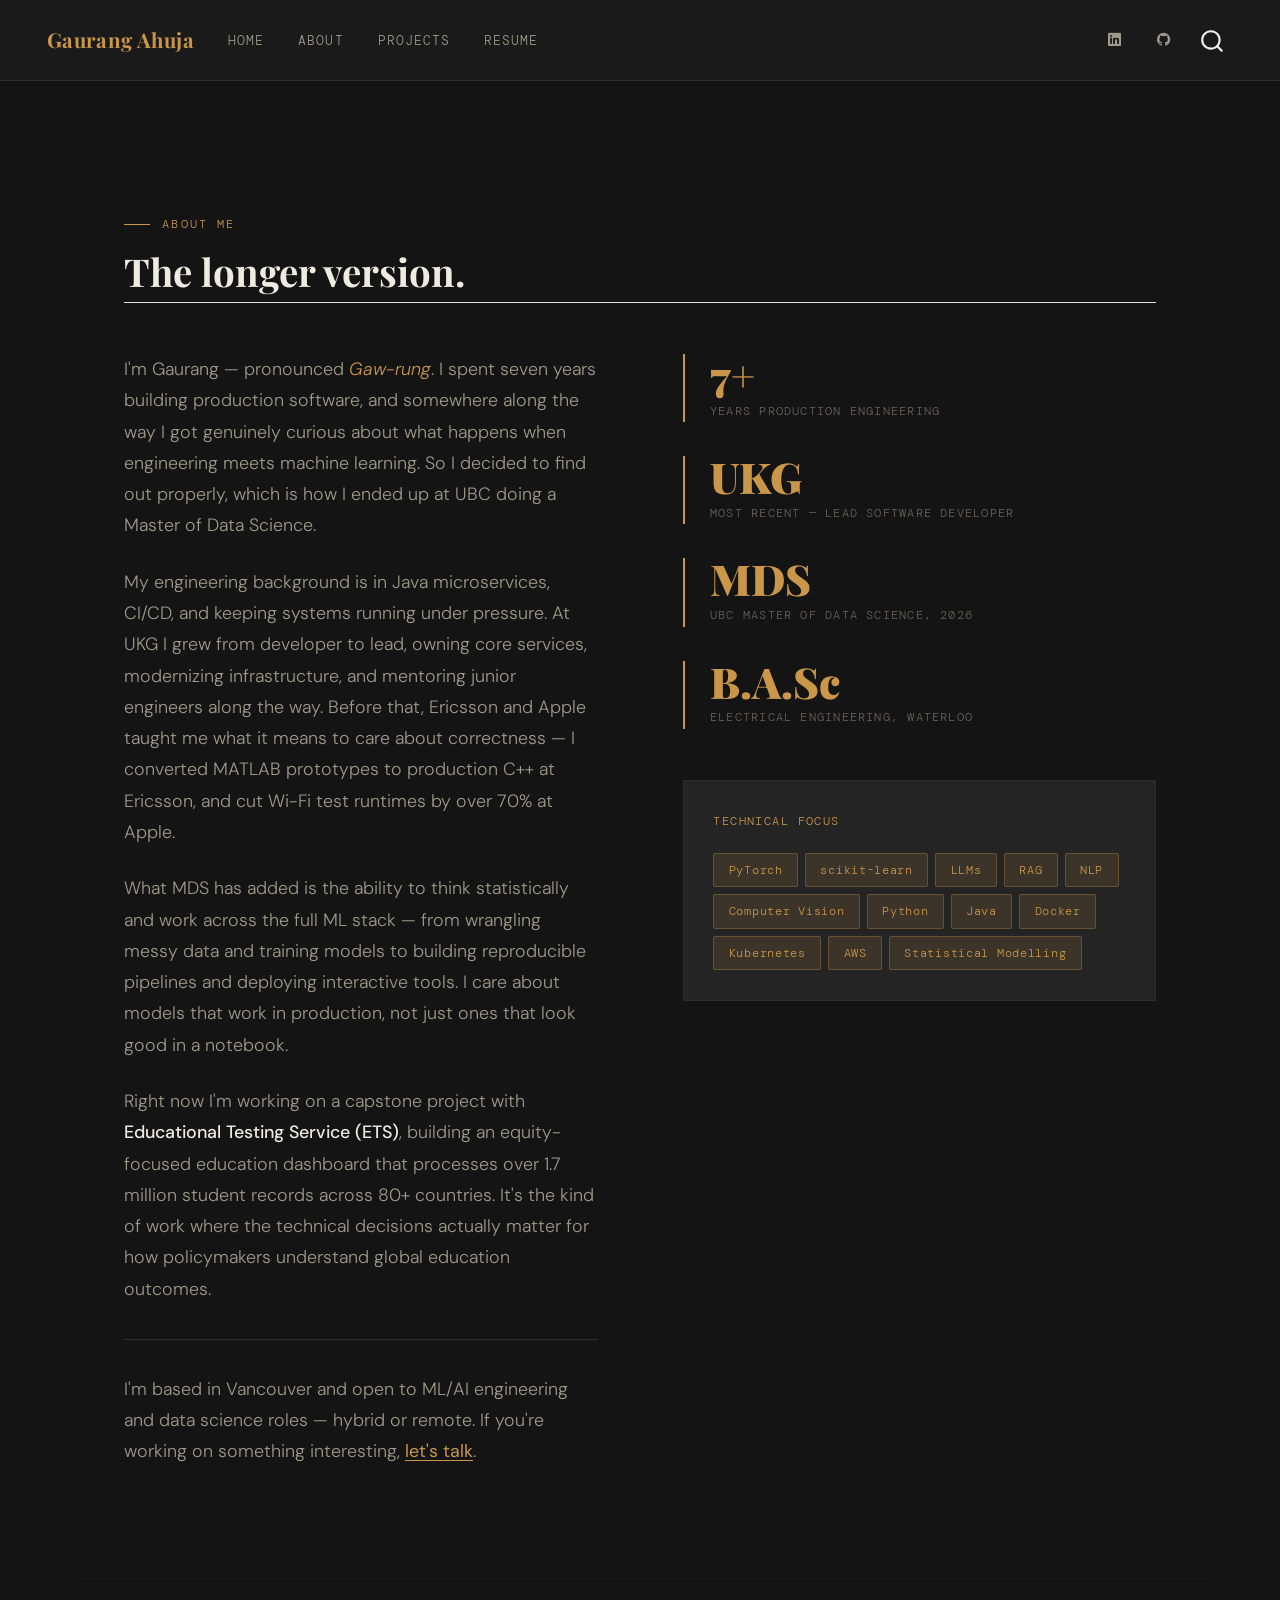
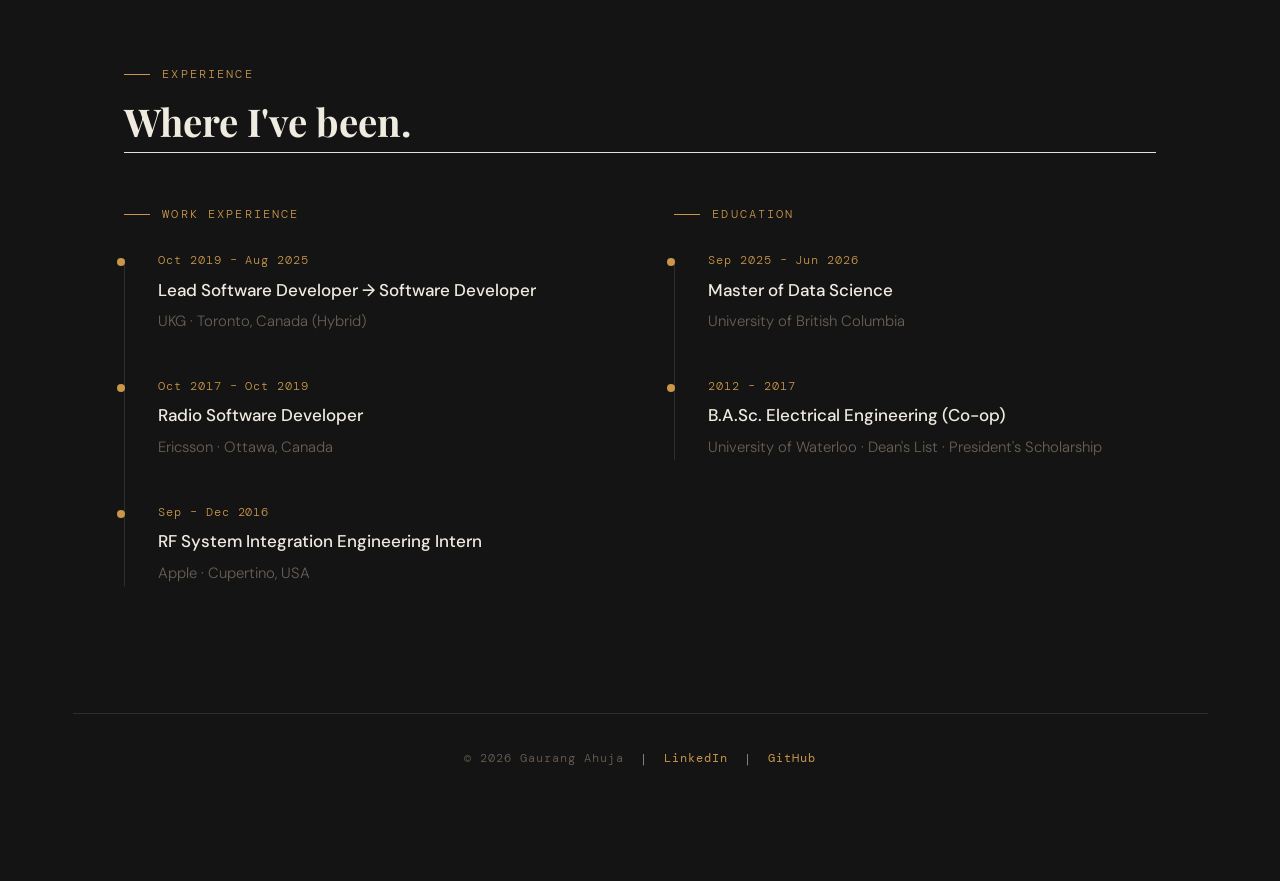
==== commit 5f7a2858: "fix timeline and fonts" ====
--- a/docs/about.html
+++ b/docs/about.html
@@ -167,7 +167,7 @@
       <p>
         My engineering background is in Java microservices, CI/CD, and keeping systems running 
         under pressure. At UKG I grew from developer to lead, owning core services, 
-        modernizing infrastructure, and mentoring engineers along the way. 
+        modernizing infrastructure, and mentoring junior engineers along the way. 
         Before that, Ericsson and Apple taught me what it means to care about 
         correctness — I converted MATLAB prototypes to production C++ at Ericsson, 
         and cut Wi-Fi test runtimes by over 70% at Apple.
@@ -200,8 +200,8 @@
           <div class="stat-label">Years Production Engineering</div>
         </div>
         <div class="stat-item">
-          <div class="stat-number">3</div>
-          <div class="stat-label">Companies — UKG, Ericsson, Apple</div>
+          <div class="stat-number">UKG</div>
+          <div class="stat-label">Most Recent — Lead Software Developer</div>
         </div>
         <div class="stat-item">
           <div class="stat-number">MDS</div>
@@ -239,46 +239,53 @@
 <section class="section">
   <div class="section-label">Experience</div>
   <h2 class="anchored">Where I've been.</h2>
-  <div class="timeline">
-
-    <div class="timeline-item">
-      <div class="timeline-date">Sep 2025 – Jun 2026</div>
-      <div class="timeline-title">Master of Data Science — University of British Columbia</div>
-      <div class="timeline-sub">Vancouver, BC · Academic Student Representative</div>
+  <div style="display: grid; grid-template-columns: 1fr 1fr; gap: 4rem;">
+
+  <div>
+    <div class="section-label" style="margin-bottom: 1.5rem;">Work Experience</div>
+    <div class="timeline">
+      <div class="timeline-item">
+        <div class="timeline-date">Oct 2019 – Aug 2025</div>
+        <div class="timeline-title">Lead Software Developer → Software Developer</div>
+        <div class="timeline-sub">UKG · Toronto, Canada (Hybrid)</div>
+      </div>
+      <div class="timeline-item">
+        <div class="timeline-date">Oct 2017 – Oct 2019</div>
+        <div class="timeline-title">Radio Software Developer</div>
+        <div class="timeline-sub">Ericsson · Ottawa, Canada</div>
+      </div>
+      <div class="timeline-item">
+        <div class="timeline-date">Sep – Dec 2016</div>
+        <div class="timeline-title">RF System Integration Engineering Intern</div>
+        <div class="timeline-sub">Apple · Cupertino, USA</div>
+      </div>
     </div>
-
-    <div class="timeline-item">
-      <div class="timeline-date">Oct 2019 – Aug 2025</div>
-      <div class="timeline-title">Lead Software Developer → Software Developer — UKG</div>
-      <div class="timeline-sub">Toronto, Canada (Hybrid) · Promoted twice over 6 years</div>
+  </div>
+
+  <div>
+    <div class="section-label" style="margin-bottom: 1.5rem;">Education</div>
+    <div class="timeline">
+      <div class="timeline-item">
+        <div class="timeline-date">Sep 2025 – Jun 2026</div>
+        <div class="timeline-title">Master of Data Science</div>
+        <div class="timeline-sub">University of British Columbia</div>
+      </div>
+      <div class="timeline-item">
+        <div class="timeline-date">2012 – 2017</div>
+        <div class="timeline-title">B.A.Sc. Electrical Engineering (Co-op)</div>
+        <div class="timeline-sub">University of Waterloo · Dean's List · President's Scholarship</div>
+      </div>
     </div>
-
-    <div class="timeline-item">
-      <div class="timeline-date">Oct 2017 – Oct 2019</div>
-      <div class="timeline-title">Radio Software Developer — Ericsson</div>
-      <div class="timeline-sub">Ottawa, Canada</div>
-    </div>
-
-    <div class="timeline-item">
-      <div class="timeline-date">Sep – Dec 2016</div>
-      <div class="timeline-title">RF System Integration Engineering Intern — Apple</div>
-      <div class="timeline-sub">Cupertino, USA</div>
-    </div>
-
-    <div class="timeline-item">
-      <div class="timeline-date">2012 – 2017</div>
-      <div class="timeline-title">B.A.Sc. Electrical Engineering — University of Waterloo</div>
-      <div class="timeline-sub">Waterloo, ON · Dean's List · President's Scholarship · Exchange at NTU Singapore</div>
-    </div>
-
   </div>
+
+</div>
 </section>
 
 <footer class="site-footer">
   <span>© 2026 Gaurang Ahuja</span>
-  &nbsp;·&nbsp;
+  &nbsp;<span style="color: var(--text-secondary);">|</span>&nbsp;
   <a href="https://www.linkedin.com/in/gaurang-ahuja/" style="color: var(--accent); text-decoration: none;">LinkedIn</a>
-  &nbsp;·&nbsp;
+  &nbsp;<span style="color: var(--text-secondary);">|</span>&nbsp;
   <a href="https://github.com/gaurang23" style="color: var(--accent); text-decoration: none;">GitHub</a>
 </footer>
 
--- a/docs/styles.css
+++ b/docs/styles.css
@@ -437,7 +437,7 @@
   letter-spacing: 0.05em;
   padding: 0.2rem 0.6rem;
   background: var(--bg-secondary);
-  color: var(--text-muted);
+  color: var(--text-secondary);
   border: 1px solid var(--border);
 }
 
@@ -457,6 +457,9 @@
   align-items: center;
   gap: 0.4rem;
   transition: color 0.2s ease;
+  border: 1px solid var(--border-accent);
+  padding: 0.35rem 0.85rem;
+  background: var(--accent-dim);
 }
 
 .project-link:hover {
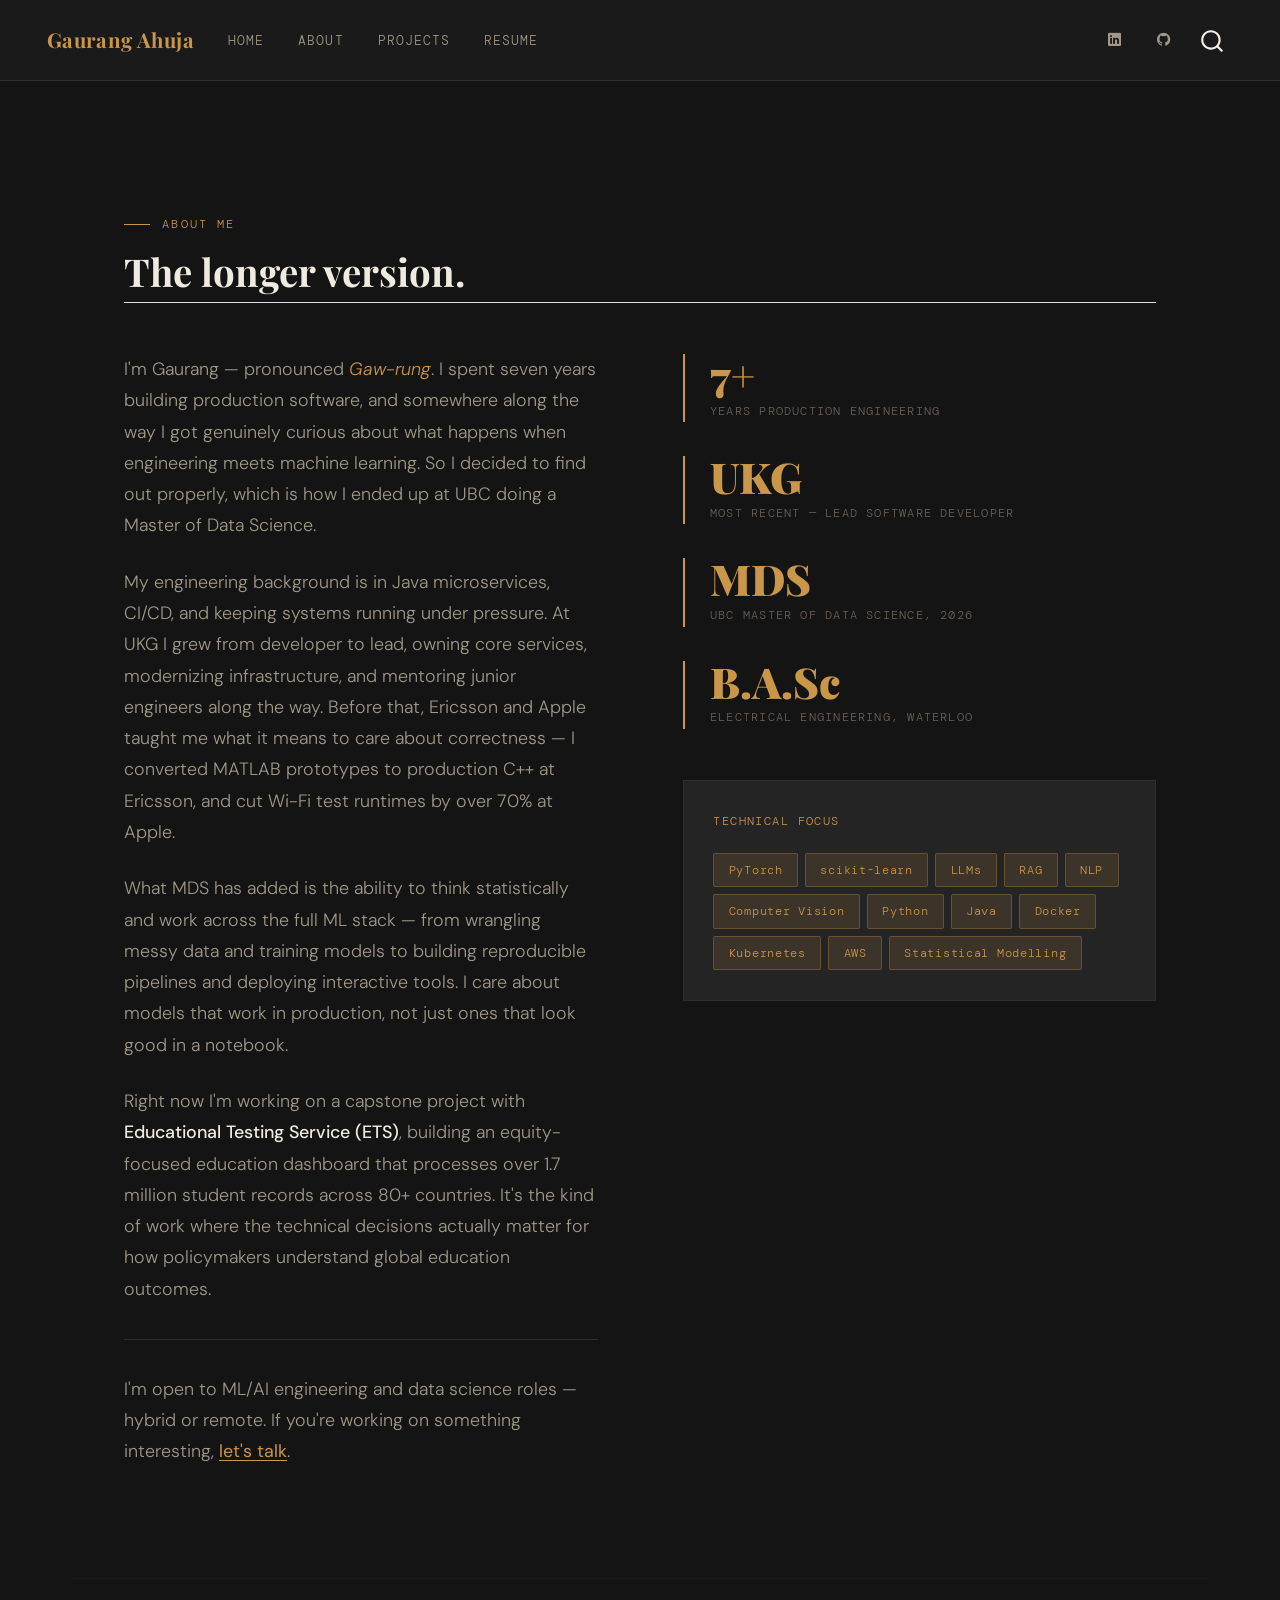
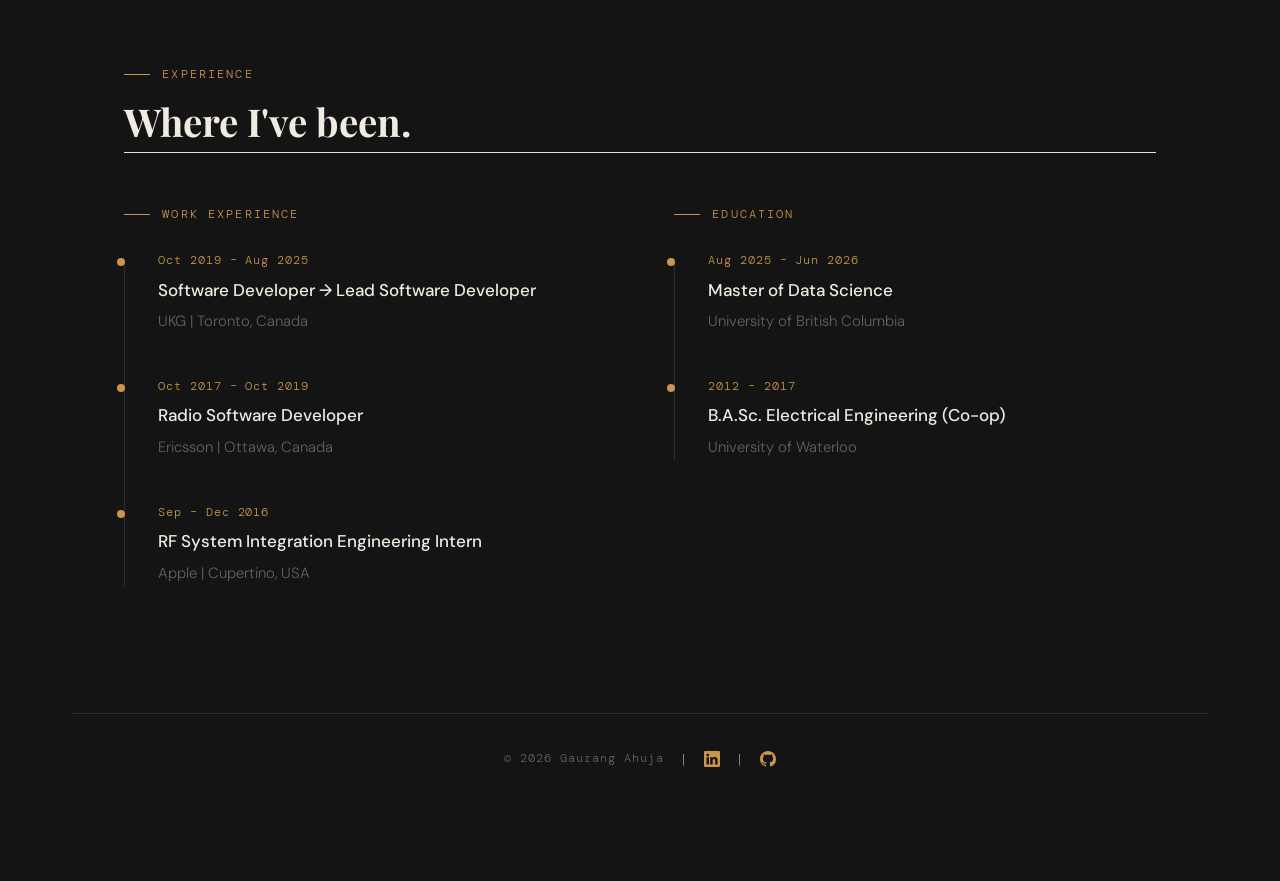
==== commit 5a4536c7: "fix font colour and styling" ====
--- a/docs/about.html
+++ b/docs/about.html
@@ -187,7 +187,7 @@
         actually matter for how policymakers understand global education outcomes.
       </p>
       <p style="color: var(--text-secondary); margin-top: 2rem; padding-top: 2rem; border-top: 1px solid var(--border);">
-        I'm based in Vancouver and open to ML/AI engineering and data science roles — 
+        I'm open to ML/AI engineering and data science roles — 
         hybrid or remote. If you're working on something interesting, 
         <a href="https://www.linkedin.com/in/gaurang-ahuja/" style="color: var(--accent);">let's talk</a>.
       </p>
@@ -246,18 +246,18 @@
     <div class="timeline">
       <div class="timeline-item">
         <div class="timeline-date">Oct 2019 – Aug 2025</div>
-        <div class="timeline-title">Lead Software Developer → Software Developer</div>
-        <div class="timeline-sub">UKG · Toronto, Canada (Hybrid)</div>
+        <div class="timeline-title">Software Developer → Lead Software Developer</div>
+        <div class="timeline-sub">UKG | Toronto, Canada</div>
       </div>
       <div class="timeline-item">
         <div class="timeline-date">Oct 2017 – Oct 2019</div>
         <div class="timeline-title">Radio Software Developer</div>
-        <div class="timeline-sub">Ericsson · Ottawa, Canada</div>
+        <div class="timeline-sub">Ericsson | Ottawa, Canada</div>
       </div>
       <div class="timeline-item">
         <div class="timeline-date">Sep – Dec 2016</div>
         <div class="timeline-title">RF System Integration Engineering Intern</div>
-        <div class="timeline-sub">Apple · Cupertino, USA</div>
+        <div class="timeline-sub">Apple | Cupertino, USA</div>
       </div>
     </div>
   </div>
@@ -266,14 +266,14 @@
     <div class="section-label" style="margin-bottom: 1.5rem;">Education</div>
     <div class="timeline">
       <div class="timeline-item">
-        <div class="timeline-date">Sep 2025 – Jun 2026</div>
+        <div class="timeline-date">Aug 2025 – Jun 2026</div>
         <div class="timeline-title">Master of Data Science</div>
         <div class="timeline-sub">University of British Columbia</div>
       </div>
       <div class="timeline-item">
         <div class="timeline-date">2012 – 2017</div>
         <div class="timeline-title">B.A.Sc. Electrical Engineering (Co-op)</div>
-        <div class="timeline-sub">University of Waterloo · Dean's List · President's Scholarship</div>
+        <div class="timeline-sub">University of Waterloo</div>
       </div>
     </div>
   </div>
@@ -284,9 +284,17 @@
 <footer class="site-footer">
   <span>© 2026 Gaurang Ahuja</span>
   &nbsp;<span style="color: var(--text-secondary);">|</span>&nbsp;
-  <a href="https://www.linkedin.com/in/gaurang-ahuja/" style="color: var(--accent); text-decoration: none;">LinkedIn</a>
+  <a href="https://www.linkedin.com/in/gaurang-ahuja/" style="color: var(--accent); text-decoration: none;" title="LinkedIn">
+    <svg xmlns="http://www.w3.org/2000/svg" width="16" height="16" fill="currentColor" viewbox="0 0 16 16" style="vertical-align: middle;">
+      <path d="M0 1.146C0 .513.526 0 1.175 0h13.65C15.474 0 16 .513 16 1.146v13.708c0 .633-.526 1.146-1.175 1.146H1.175C.526 16 0 15.487 0 14.854zm4.943 12.248V6.169H2.542v7.225zm-1.2-8.212c.837 0 1.358-.554 1.358-1.248-.015-.709-.52-1.248-1.342-1.248S2.4 3.226 2.4 3.934c0 .694.521 1.248 1.327 1.248zm4.908 8.212V9.359c0-.216.016-.432.08-.586.173-.431.568-.878 1.232-.878.869 0 1.216.662 1.216 1.634v3.865h2.401V9.25c0-2.22-1.184-3.252-2.764-3.252-1.274 0-1.845.7-2.165 1.193v.025h-.016l.016-.025V6.169h-2.4c.03.678 0 7.225 0 7.225z"></path>
+    </svg>
+  </a>
   &nbsp;<span style="color: var(--text-secondary);">|</span>&nbsp;
-  <a href="https://github.com/gaurang23" style="color: var(--accent); text-decoration: none;">GitHub</a>
+  <a href="https://github.com/gaurang23" style="color: var(--accent); text-decoration: none;" title="GitHub">
+    <svg xmlns="http://www.w3.org/2000/svg" width="16" height="16" fill="currentColor" viewbox="0 0 16 16" style="vertical-align: middle;">
+      <path d="M8 0C3.58 0 0 3.58 0 8c0 3.54 2.29 6.53 5.47 7.59.4.07.55-.17.55-.38 0-.19-.01-.82-.01-1.49-2.01.37-2.53-.49-2.69-.94-.09-.23-.48-.94-.82-1.13-.28-.15-.68-.52-.01-.53.63-.01 1.08.58 1.23.82.72 1.21 1.87.87 2.33.66.07-.52.28-.87.51-1.07-1.78-.2-3.64-.89-3.64-3.95 0-.87.31-1.59.82-2.15-.08-.2-.36-1.02.08-2.12 0 0 .67-.21 2.2.82.64-.18 1.32-.27 2-.27s1.36.09 2 .27c1.53-1.04 2.2-.82 2.2-.82.44 1.1.16 1.92.08 2.12.51.56.82 1.27.82 2.15 0 3.07-1.87 3.75-3.65 3.95.29.25.54.73.54 1.48 0 1.07-.01 1.93-.01 2.2 0 .21.15.46.55.38A8.01 8.01 0 0 0 16 8c0-4.42-3.58-8-8-8"></path>
+    </svg>
+  </a>
 </footer>
 
 
--- a/docs/styles.css
+++ b/docs/styles.css
@@ -202,9 +202,13 @@
   width: 280px;
   height: 280px;
   object-fit: cover;
+  object-position: center top;
   border-radius: 2px;
   filter: grayscale(20%);
   border: 1px solid var(--border);
+  display: block;
+  position: relative;
+  z-index: 1;
 }
 
 .hero-image::before {
@@ -216,7 +220,7 @@
   bottom: -12px;
   border: 1px solid var(--border-accent);
   border-radius: 2px;
-  z-index: -1;
+  z-index: 0;
 }
 
 /* ── Section layouts ── */
@@ -436,9 +440,9 @@
   font-size: 0.65rem;
   letter-spacing: 0.05em;
   padding: 0.2rem 0.6rem;
-  background: var(--bg-secondary);
-  color: var(--text-secondary);
-  border: 1px solid var(--border);
+  background: rgba(201, 150, 74, 0.12);
+  color: #c9964a;
+  border: 1px solid rgba(201, 150, 74, 0.35);
 }
 
 .project-links {
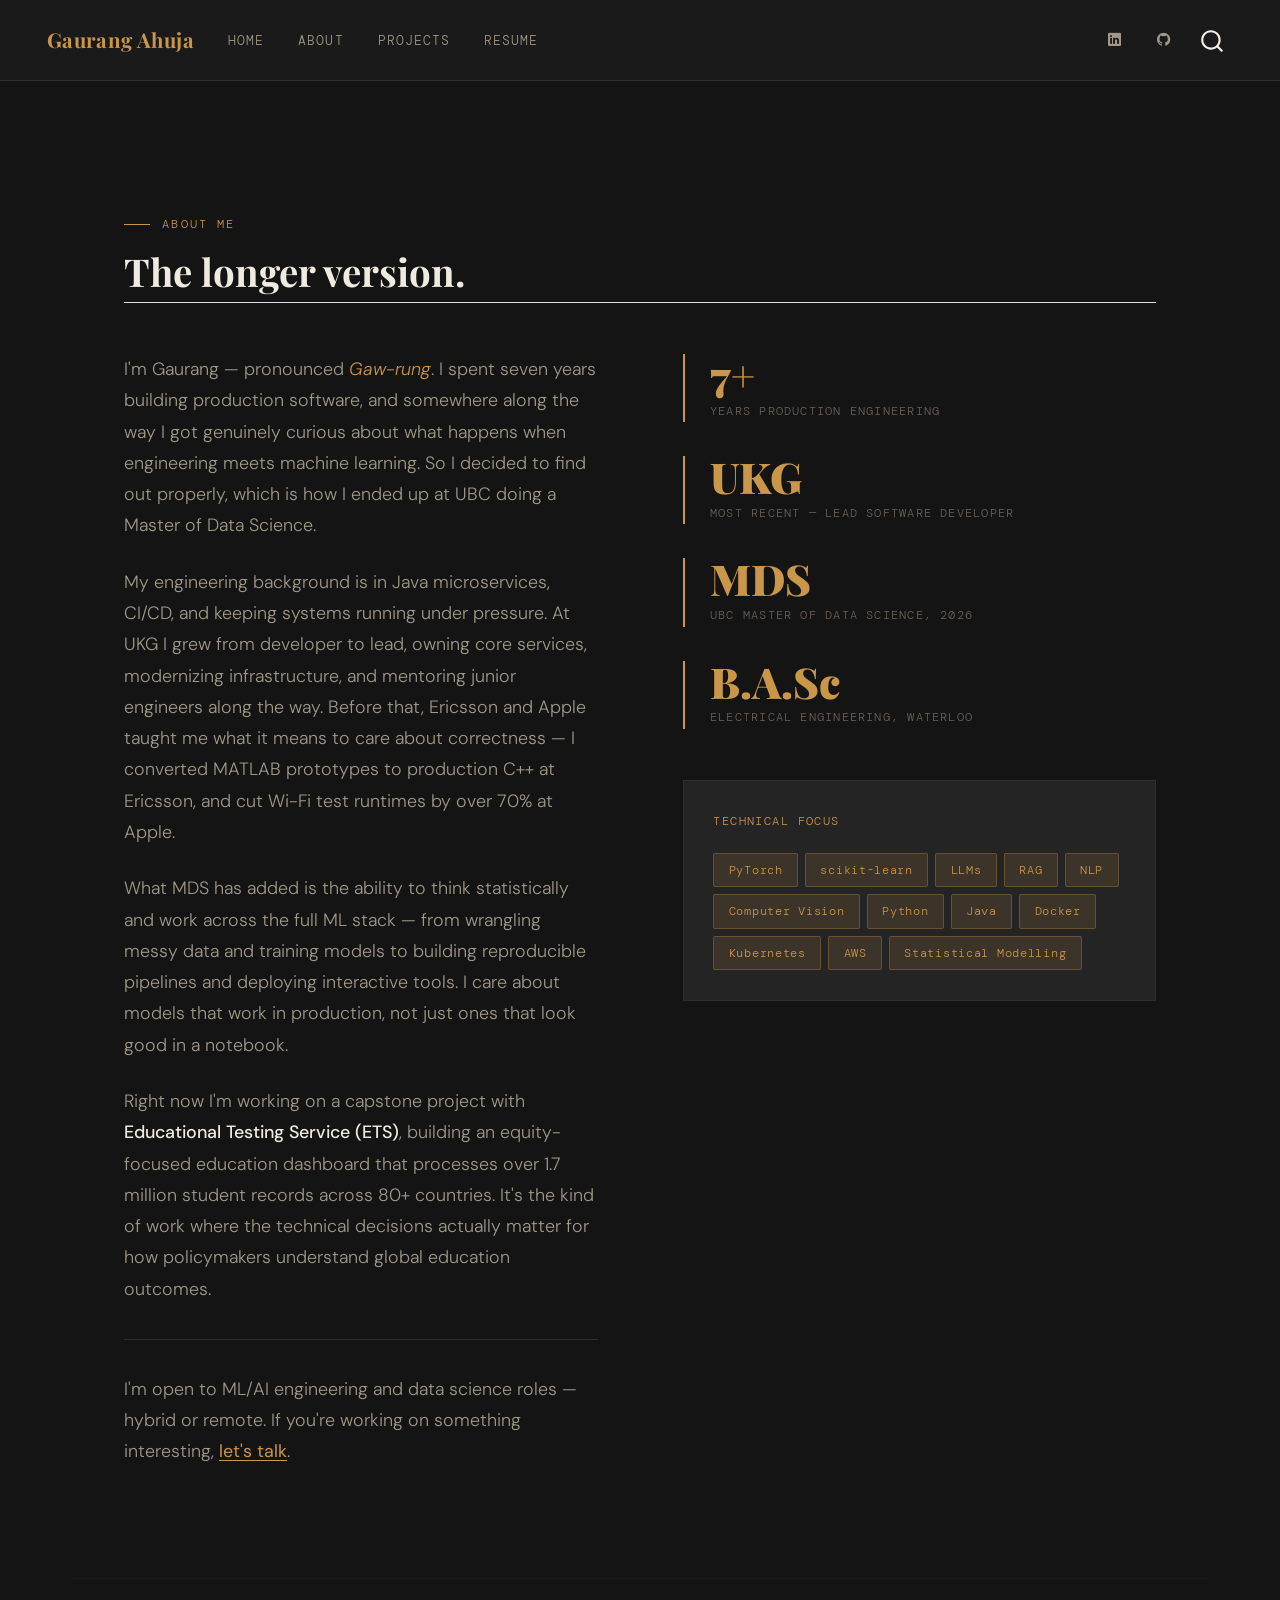
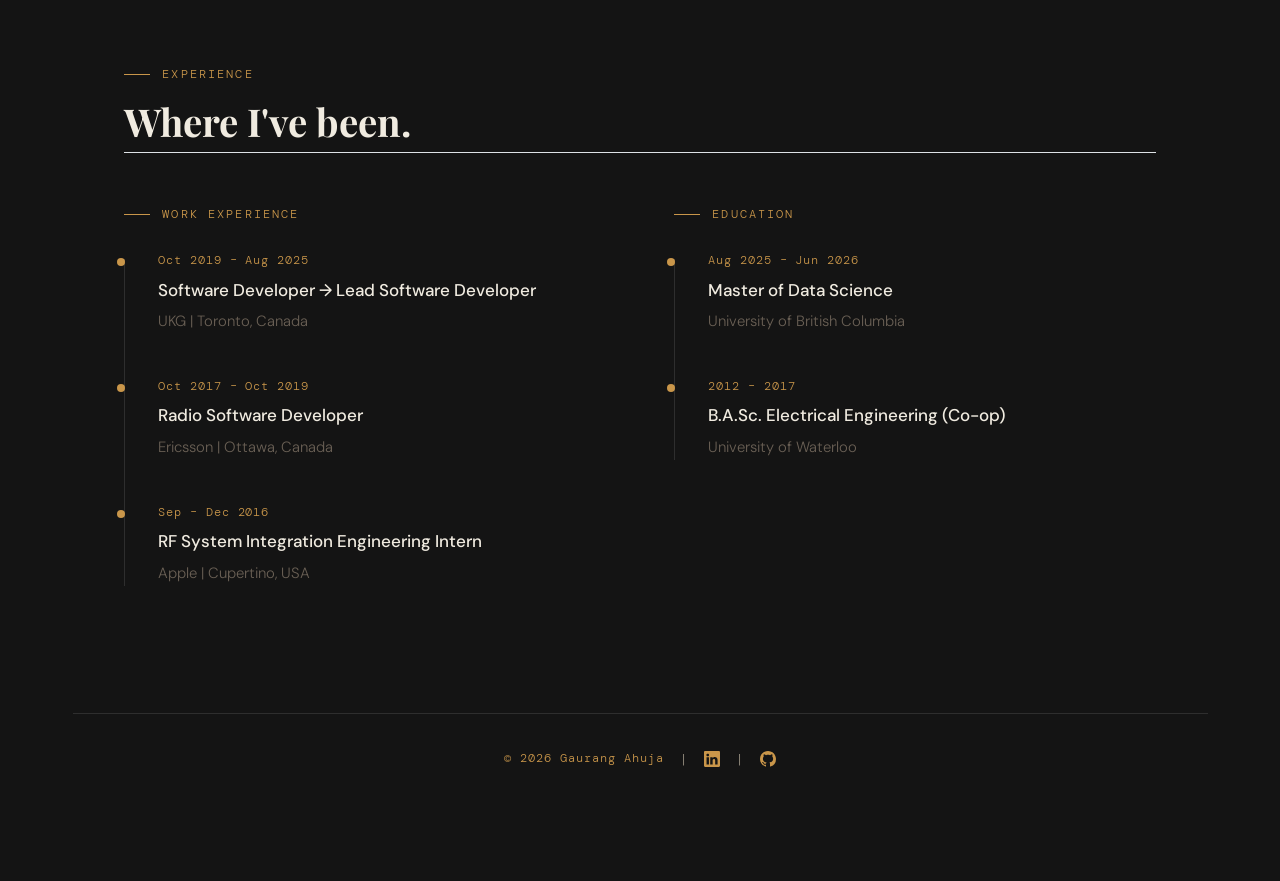
==== commit 625761fe: "change boxes to ovals" ====
--- a/docs/about.html
+++ b/docs/about.html
@@ -282,7 +282,7 @@
 </section>
 
 <footer class="site-footer">
-  <span>© 2026 Gaurang Ahuja</span>
+  <span style="color: var(--accent);">© 2026 Gaurang Ahuja</span>
   &nbsp;<span style="color: var(--text-secondary);">|</span>&nbsp;
   <a href="https://www.linkedin.com/in/gaurang-ahuja/" style="color: var(--accent); text-decoration: none;" title="LinkedIn">
     <svg xmlns="http://www.w3.org/2000/svg" width="16" height="16" fill="currentColor" viewbox="0 0 16 16" style="vertical-align: middle;">
--- a/docs/styles.css
+++ b/docs/styles.css
@@ -155,7 +155,7 @@
 
 .btn-primary-custom {
   font-family: 'DM Mono', monospace;
-  font-size: 0.75rem;
+  font-size: 0.82rem;
   letter-spacing: 0.1em;
   text-transform: uppercase;
   padding: 0.85rem 2rem;
@@ -195,7 +195,6 @@
 
 .hero-image {
   flex-shrink: 0;
-  position: relative;
 }
 
 .hero-image img {
@@ -211,18 +210,6 @@
   z-index: 1;
 }
 
-.hero-image::before {
-  content: '';
-  position: absolute;
-  top: 12px;
-  left: 12px;
-  right: -12px;
-  bottom: -12px;
-  border: 1px solid var(--border-accent);
-  border-radius: 2px;
-  z-index: 0;
-}
-
 /* ── Section layouts ── */
 .section {
   max-width: 1100px;
@@ -439,7 +426,8 @@
   font-family: 'DM Mono', monospace;
   font-size: 0.65rem;
   letter-spacing: 0.05em;
-  padding: 0.2rem 0.6rem;
+  padding: 0.2rem 0.9rem;
+  border-radius: 999px;
   background: rgba(201, 150, 74, 0.12);
   color: #c9964a;
   border: 1px solid rgba(201, 150, 74, 0.35);
@@ -455,19 +443,23 @@
   font-size: 0.7rem;
   letter-spacing: 0.08em;
   text-transform: uppercase;
-  color: var(--accent);
+  color: #141414;
   text-decoration: none !important;
   display: flex;
   align-items: center;
   gap: 0.4rem;
-  transition: color 0.2s ease;
-  border: 1px solid var(--border-accent);
-  padding: 0.35rem 0.85rem;
-  background: var(--accent-dim);
+  transition: background 0.2s ease, transform 0.2s ease;
+  background: var(--accent);
+  padding: 0.4rem 1rem;
+  border-radius: 0;
+  border: none;
+  font-weight: 500;
 }
 
 .project-link:hover {
-  color: var(--accent-light);
+  background: var(--accent-light);
+  color: #141414;
+  transform: translateY(-1px);
 }
 
 /* ── Resume page ── */
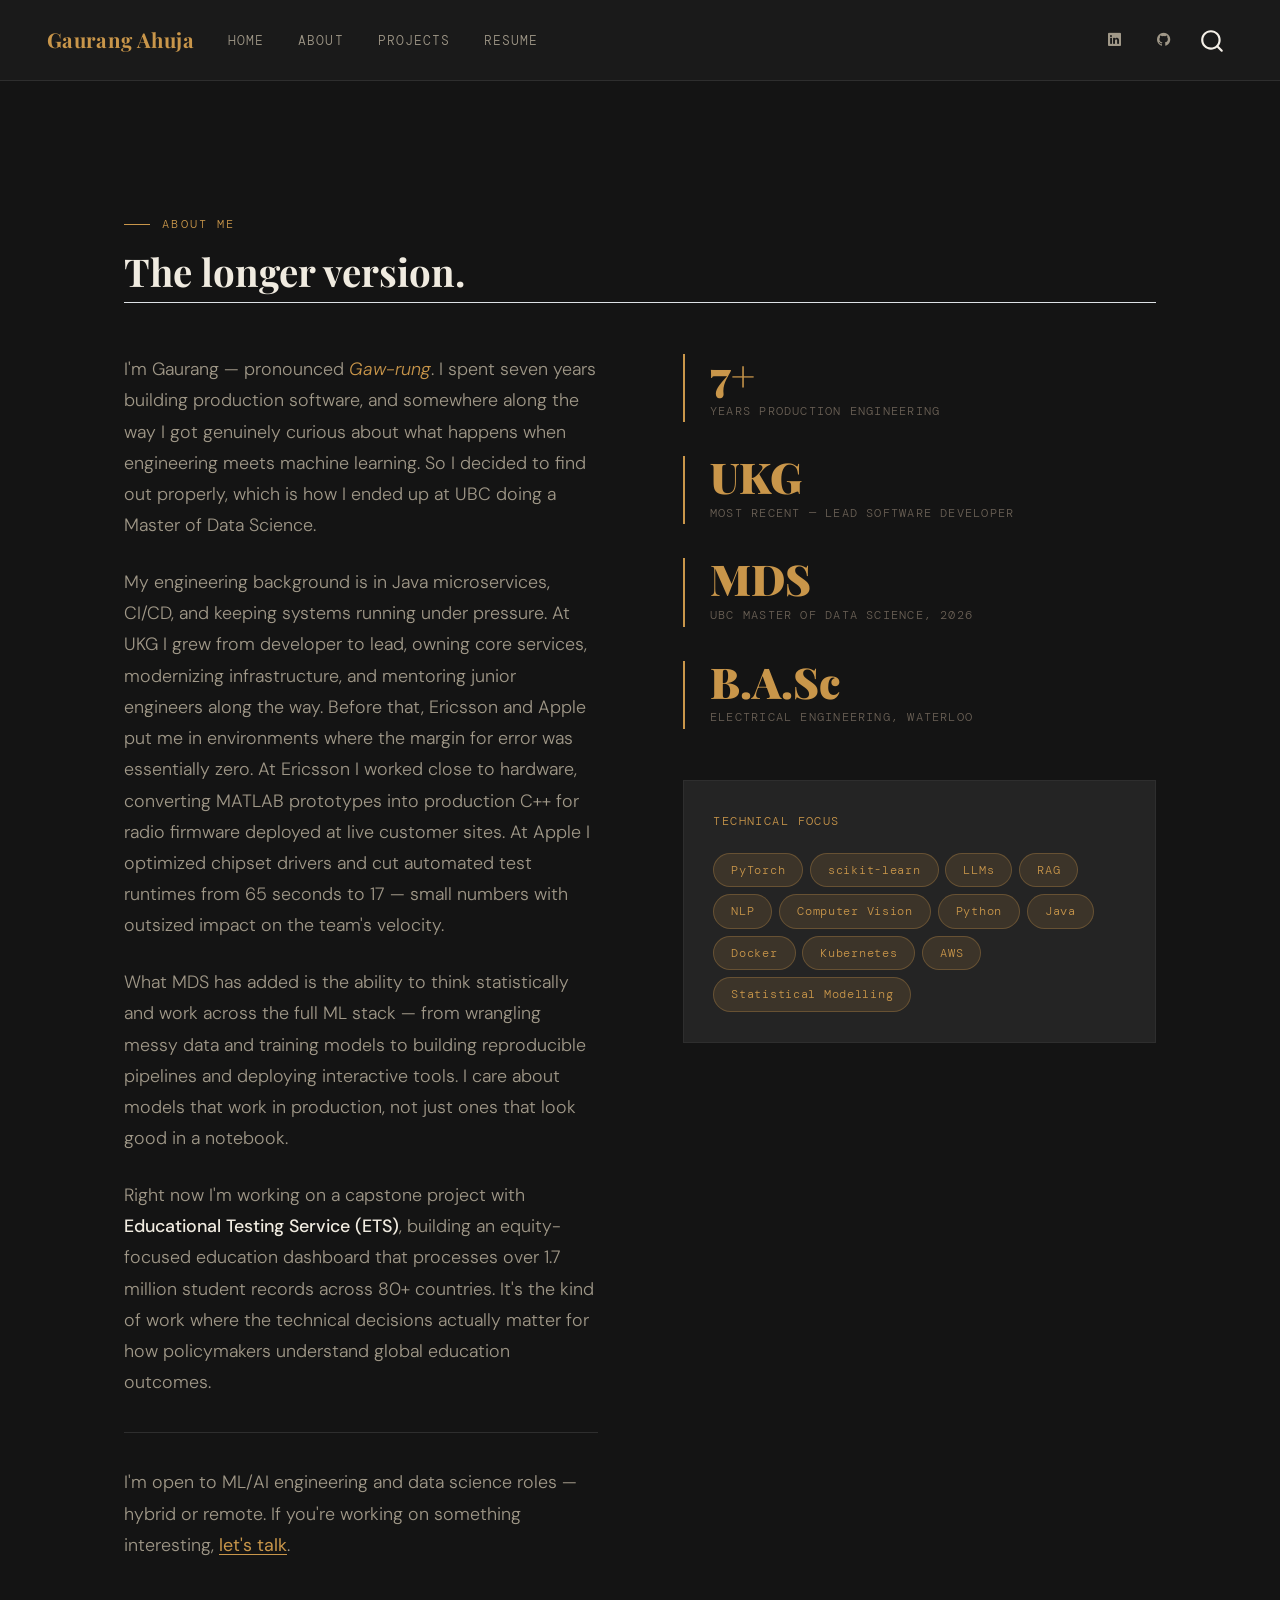
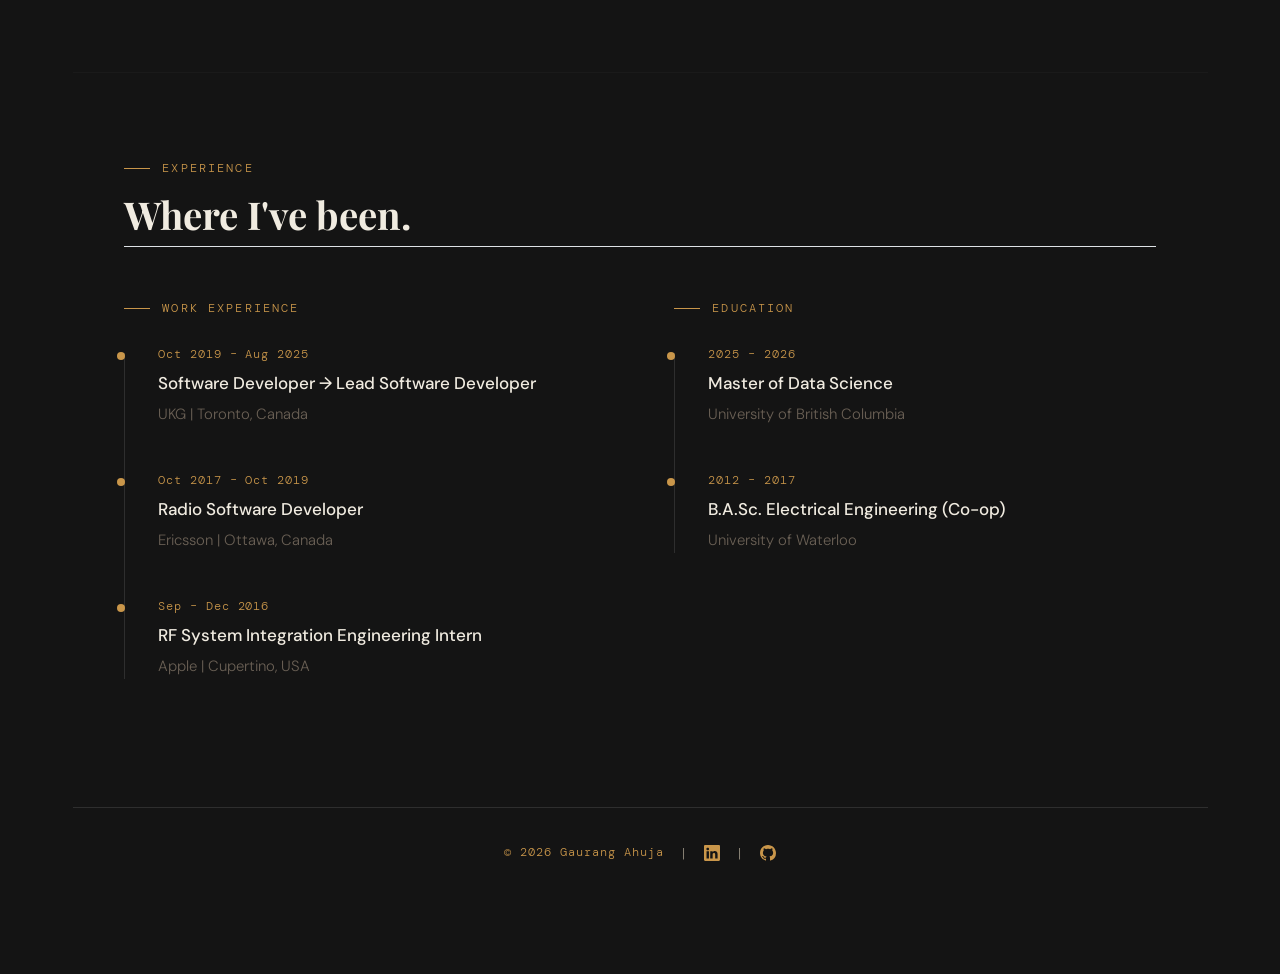
==== commit ec53e5a8: "change up the text" ====
--- a/docs/about.html
+++ b/docs/about.html
@@ -168,9 +168,11 @@
         My engineering background is in Java microservices, CI/CD, and keeping systems running 
         under pressure. At UKG I grew from developer to lead, owning core services, 
         modernizing infrastructure, and mentoring junior engineers along the way. 
-        Before that, Ericsson and Apple taught me what it means to care about 
-        correctness — I converted MATLAB prototypes to production C++ at Ericsson, 
-        and cut Wi-Fi test runtimes by over 70% at Apple.
+        Before that, Ericsson and Apple put me in environments where the margin for 
+        error was essentially zero. At Ericsson I worked close to hardware, converting 
+        MATLAB prototypes into production C++ for radio firmware deployed at live customer 
+        sites. At Apple I optimized chipset drivers and cut automated test runtimes from 65 seconds 
+        to 17 — small numbers with outsized impact on the team's velocity.
       </p>
       <p>
         What MDS has added is the ability to think statistically and work across the 
@@ -266,7 +268,7 @@
     <div class="section-label" style="margin-bottom: 1.5rem;">Education</div>
     <div class="timeline">
       <div class="timeline-item">
-        <div class="timeline-date">Aug 2025 – Jun 2026</div>
+        <div class="timeline-date">2025 – 2026</div>
         <div class="timeline-title">Master of Data Science</div>
         <div class="timeline-sub">University of British Columbia</div>
       </div>
--- a/docs/styles.css
+++ b/docs/styles.css
@@ -140,11 +140,11 @@
   font-family: 'DM Mono', monospace;
   font-size: 0.7rem;
   letter-spacing: 0.06em;
-  padding: 0.35rem 0.85rem;
+  padding: 0.35rem 1rem;
   border: 1px solid var(--border-accent);
   color: var(--accent);
   background: var(--accent-dim);
-  border-radius: 2px;
+  border-radius: 999px;
 }
 
 .hero-cta {
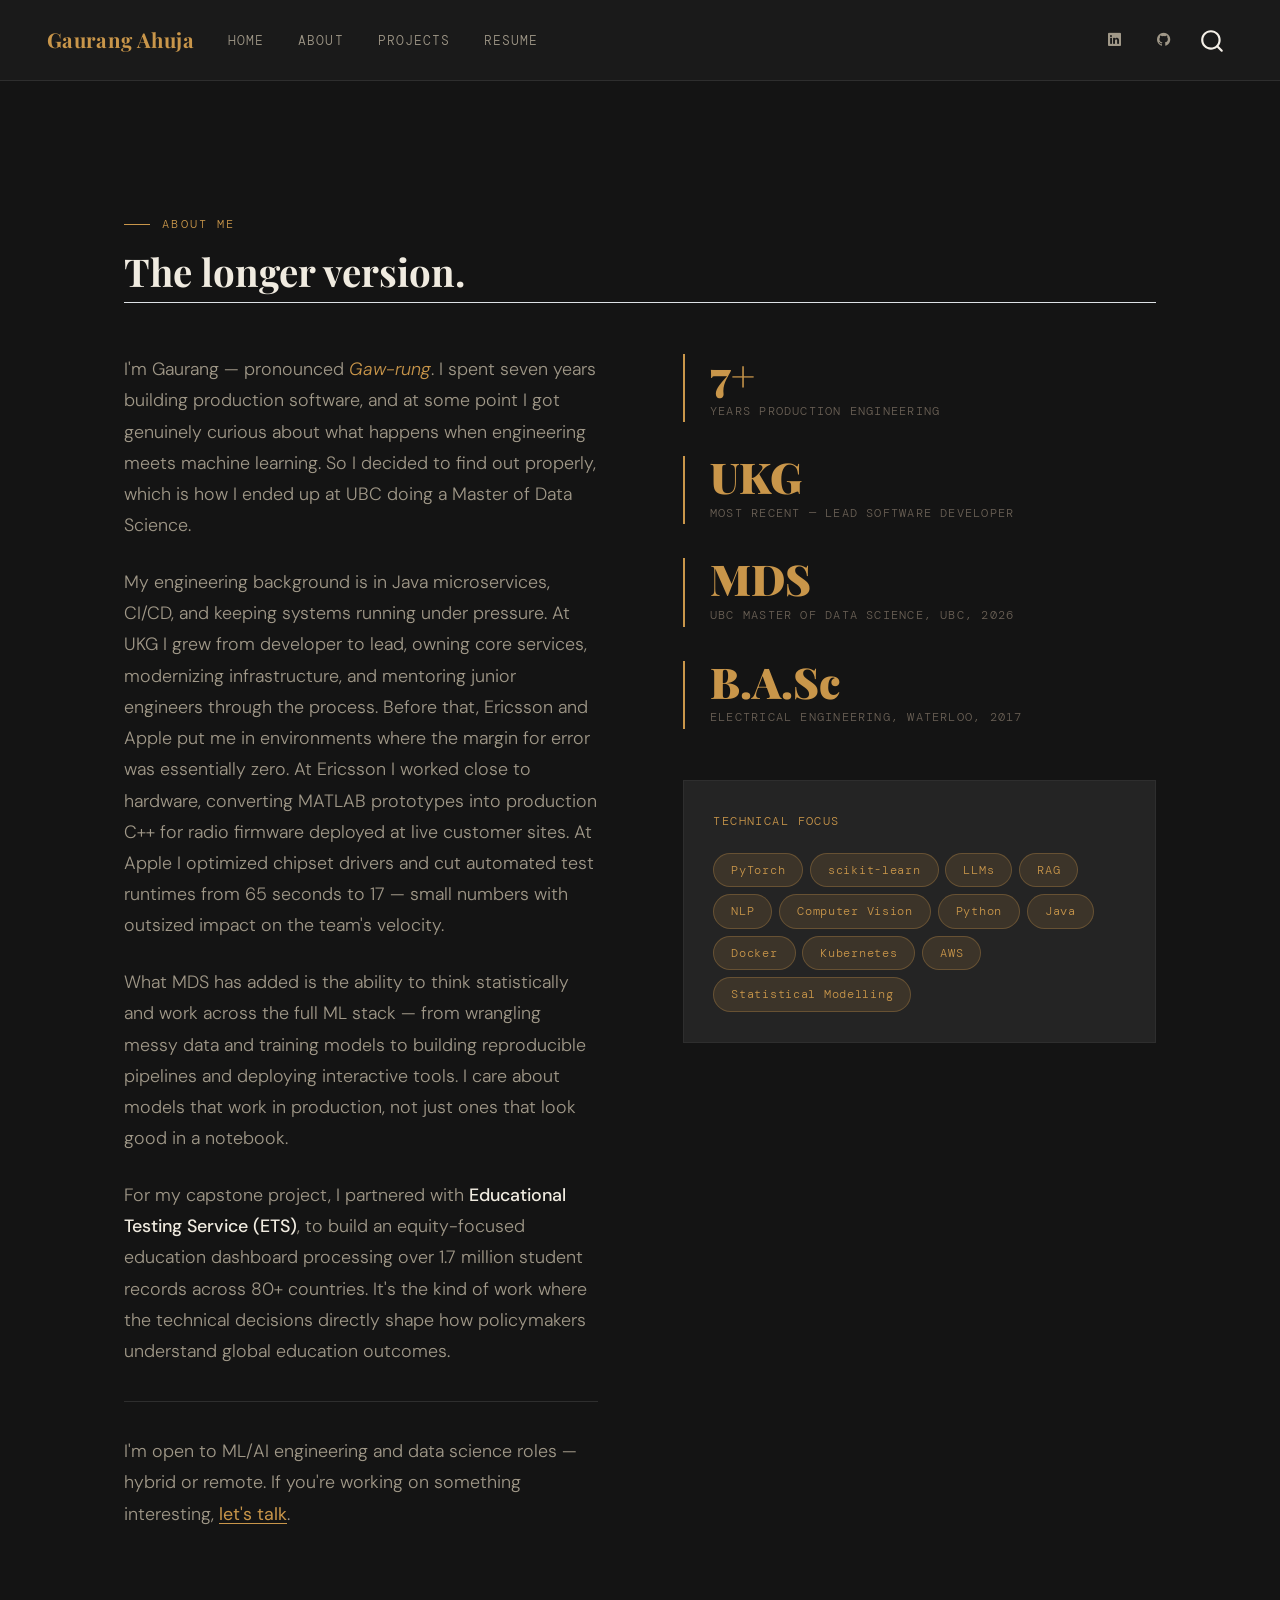
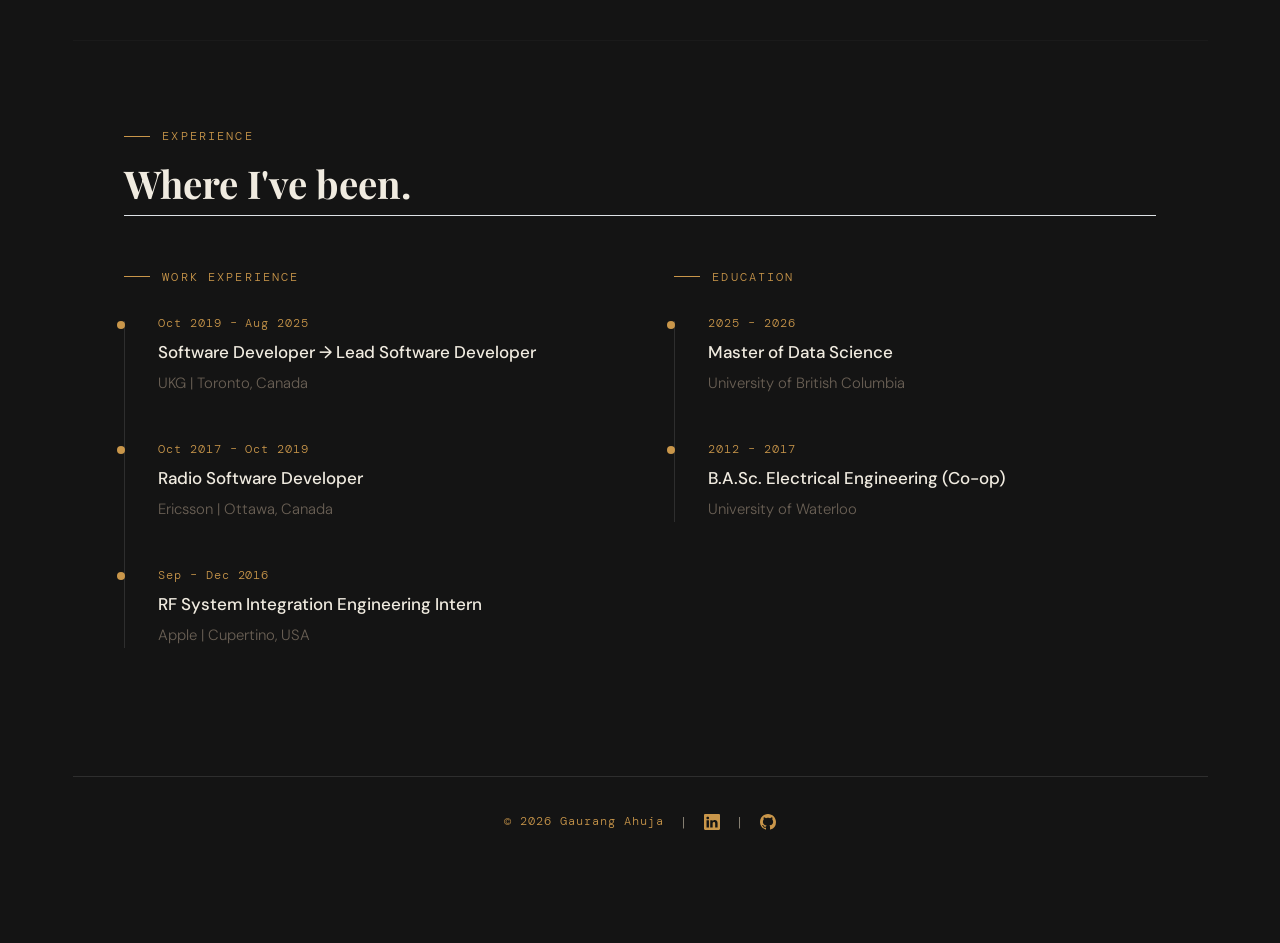
==== commit 835b4cfe: "update after mds completion" ====
--- a/docs/about.html
+++ b/docs/about.html
@@ -160,14 +160,14 @@
     <div class="about-text">
       <p>
         I'm Gaurang — pronounced <em style="color: var(--accent);">Gaw-rung</em>. 
-        I spent seven years building production software, and somewhere along the way 
-        I got genuinely curious about what happens when engineering meets machine learning. 
+        I spent seven years building production software, and at some point I got 
+        genuinely curious about what happens when engineering meets machine learning. 
         So I decided to find out properly, which is how I ended up at UBC doing a Master of Data Science.
       </p>
       <p>
         My engineering background is in Java microservices, CI/CD, and keeping systems running 
         under pressure. At UKG I grew from developer to lead, owning core services, 
-        modernizing infrastructure, and mentoring junior engineers along the way. 
+        modernizing infrastructure, and mentoring junior engineers through the process. 
         Before that, Ericsson and Apple put me in environments where the margin for 
         error was essentially zero. At Ericsson I worked close to hardware, converting 
         MATLAB prototypes into production C++ for radio firmware deployed at live customer 
@@ -182,11 +182,11 @@
         look good in a notebook.
       </p>
       <p>
-        Right now I'm working on a capstone project with 
-        <strong>Educational Testing Service (ETS)</strong>, building an equity-focused 
-        education dashboard that processes over 1.7 million student records across 
+        For my capstone project, I partnered with  
+        <strong>Educational Testing Service (ETS)</strong>, to build an equity-focused 
+        education dashboard processing over 1.7 million student records across 
         80+ countries. It's the kind of work where the technical decisions 
-        actually matter for how policymakers understand global education outcomes.
+        directly shape how policymakers understand global education outcomes.
       </p>
       <p style="color: var(--text-secondary); margin-top: 2rem; padding-top: 2rem; border-top: 1px solid var(--border);">
         I'm open to ML/AI engineering and data science roles — 
@@ -207,11 +207,11 @@
         </div>
         <div class="stat-item">
           <div class="stat-number">MDS</div>
-          <div class="stat-label">UBC Master of Data Science, 2026</div>
+          <div class="stat-label">UBC Master of Data Science, UBC, 2026</div>
         </div>
         <div class="stat-item">
           <div class="stat-number">B.A.Sc</div>
-          <div class="stat-label">Electrical Engineering, Waterloo</div>
+          <div class="stat-label">Electrical Engineering, Waterloo, 2017</div>
         </div>
       </div>
 
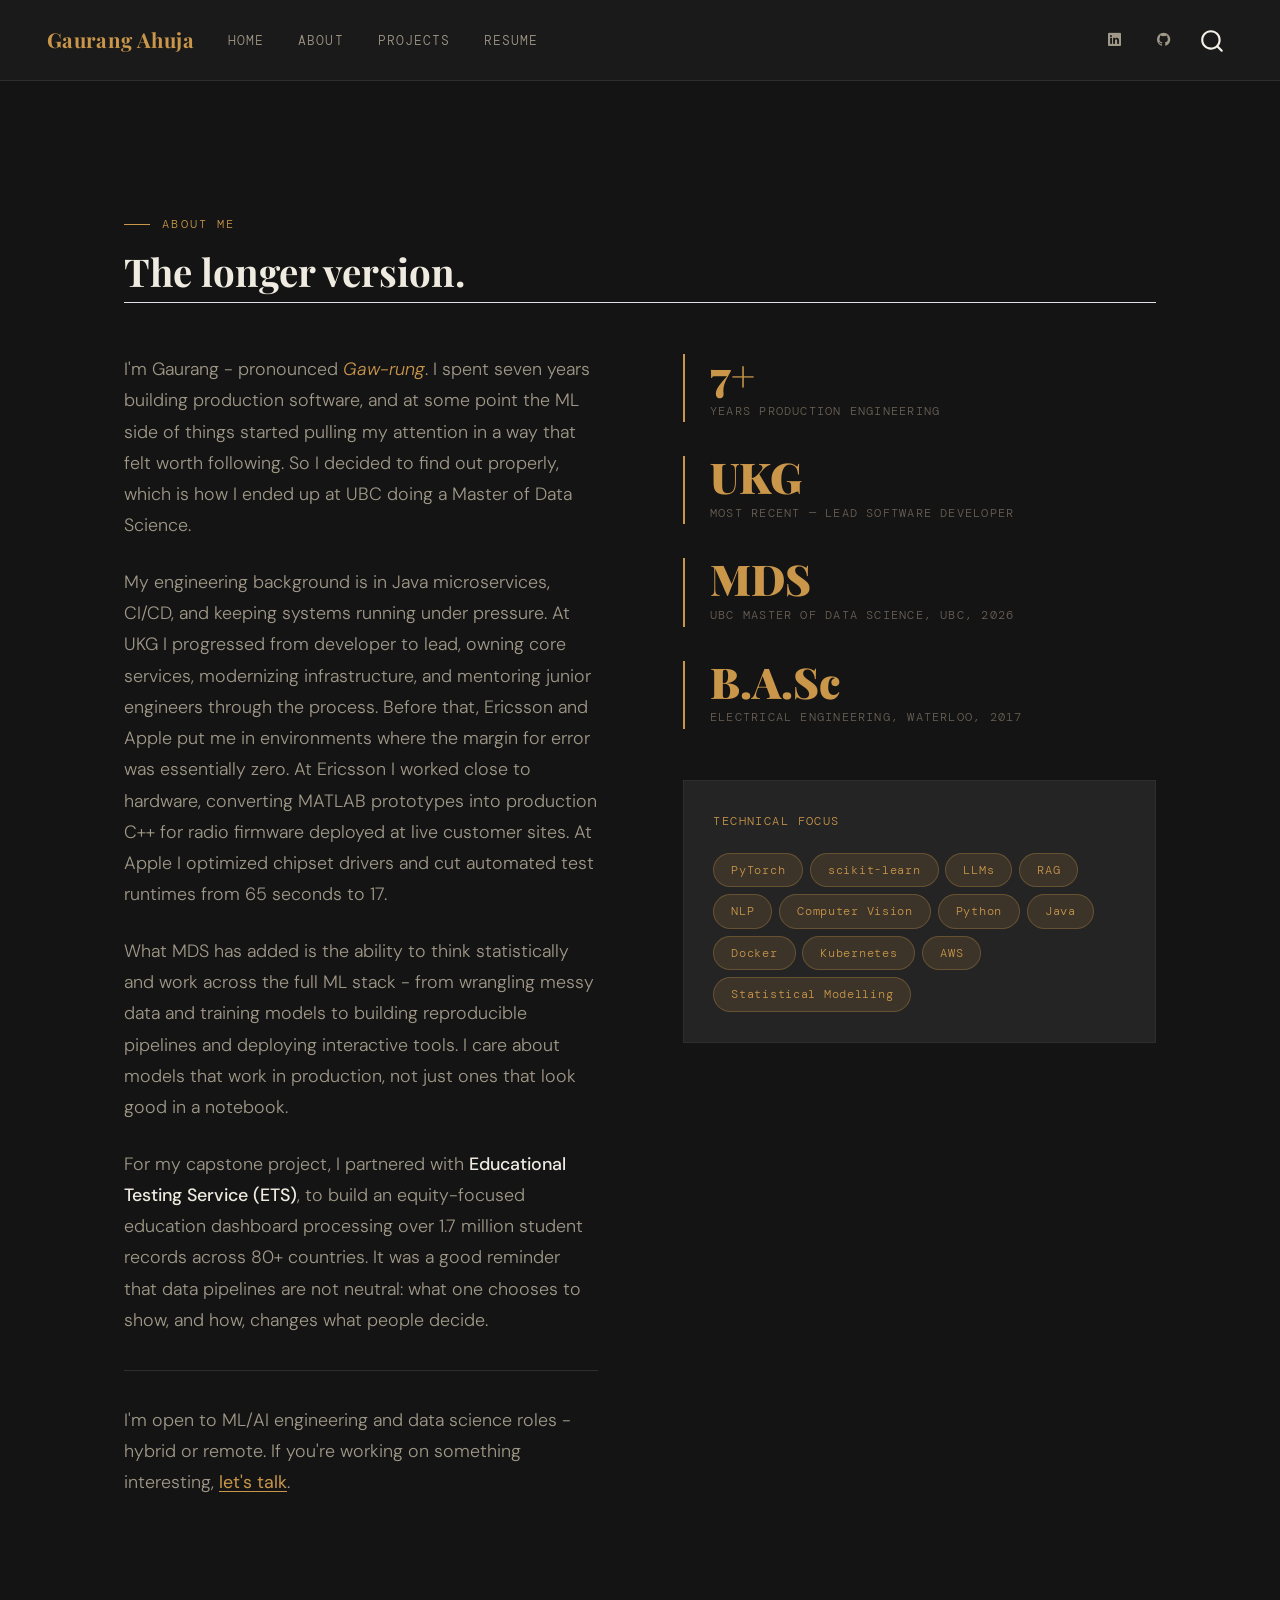
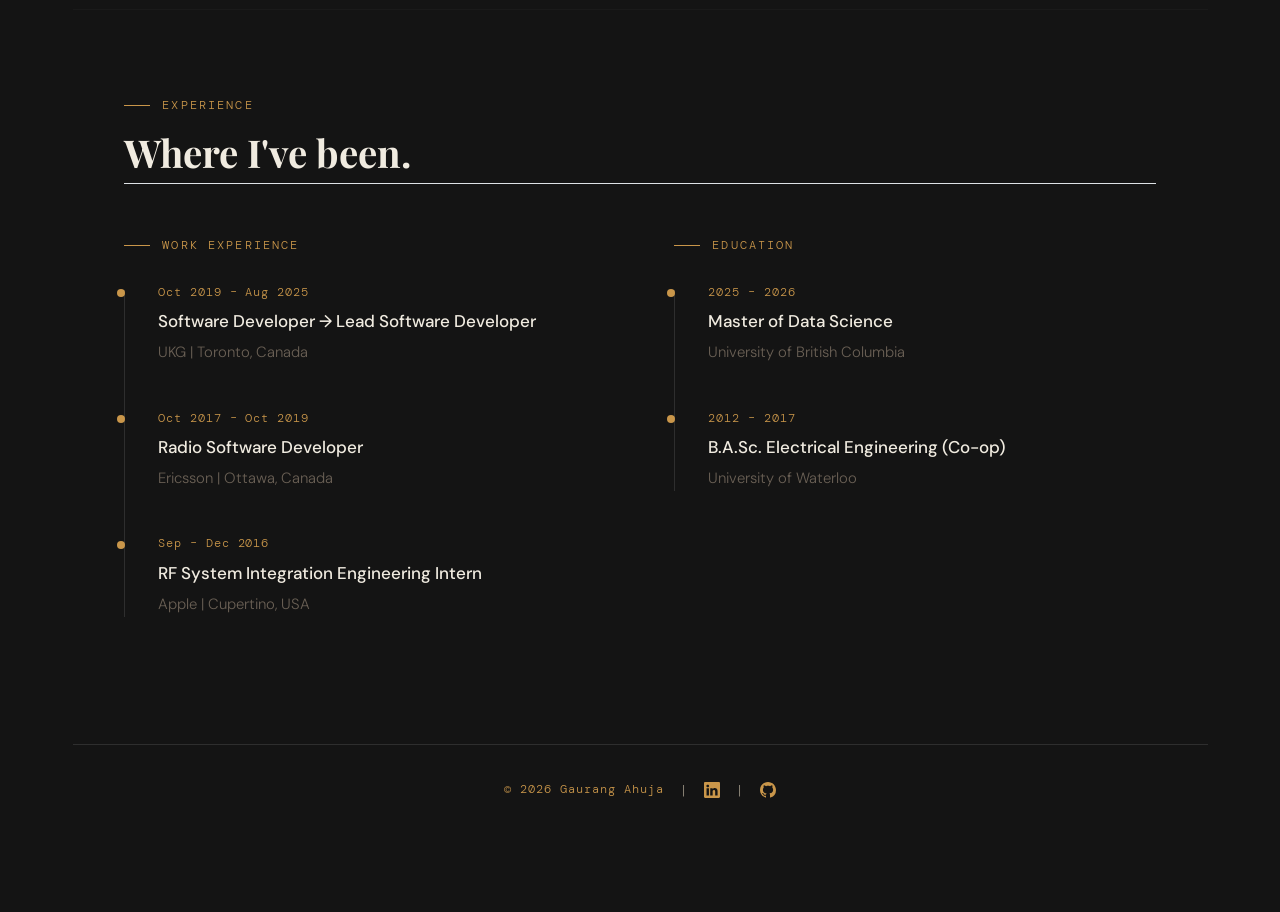
==== commit f610a05a: "render" ====
--- a/docs/about.html
+++ b/docs/about.html
@@ -159,24 +159,24 @@
   <div class="about-grid">
     <div class="about-text">
       <p>
-        I'm Gaurang — pronounced <em style="color: var(--accent);">Gaw-rung</em>. 
-        I spent seven years building production software, and at some point I got 
-        genuinely curious about what happens when engineering meets machine learning. 
+        I'm Gaurang - pronounced <em style="color: var(--accent);">Gaw-rung</em>. 
+        I spent seven years building production software, and at some point the ML side  
+        of things started pulling my attention in a way that felt worth following. 
         So I decided to find out properly, which is how I ended up at UBC doing a Master of Data Science.
       </p>
       <p>
         My engineering background is in Java microservices, CI/CD, and keeping systems running 
-        under pressure. At UKG I grew from developer to lead, owning core services, 
+        under pressure. At UKG I progressed from developer to lead, owning core services, 
         modernizing infrastructure, and mentoring junior engineers through the process. 
         Before that, Ericsson and Apple put me in environments where the margin for 
         error was essentially zero. At Ericsson I worked close to hardware, converting 
         MATLAB prototypes into production C++ for radio firmware deployed at live customer 
         sites. At Apple I optimized chipset drivers and cut automated test runtimes from 65 seconds 
-        to 17 — small numbers with outsized impact on the team's velocity.
+        to 17.
       </p>
       <p>
         What MDS has added is the ability to think statistically and work across the 
-        full ML stack — from wrangling messy data and training models to 
+        full ML stack - from wrangling messy data and training models to 
         building reproducible pipelines and deploying interactive tools. 
         I care about models that work in production, not just ones that 
         look good in a notebook.
@@ -185,11 +185,11 @@
         For my capstone project, I partnered with  
         <strong>Educational Testing Service (ETS)</strong>, to build an equity-focused 
         education dashboard processing over 1.7 million student records across 
-        80+ countries. It's the kind of work where the technical decisions 
-        directly shape how policymakers understand global education outcomes.
+        80+ countries. It was a good reminder that data pipelines are not neutral: 
+        what one chooses to show, and how, changes what people decide.
       </p>
       <p style="color: var(--text-secondary); margin-top: 2rem; padding-top: 2rem; border-top: 1px solid var(--border);">
-        I'm open to ML/AI engineering and data science roles — 
+        I'm open to ML/AI engineering and data science roles -  
         hybrid or remote. If you're working on something interesting, 
         <a href="https://www.linkedin.com/in/gaurang-ahuja/" style="color: var(--accent);">let's talk</a>.
       </p>
